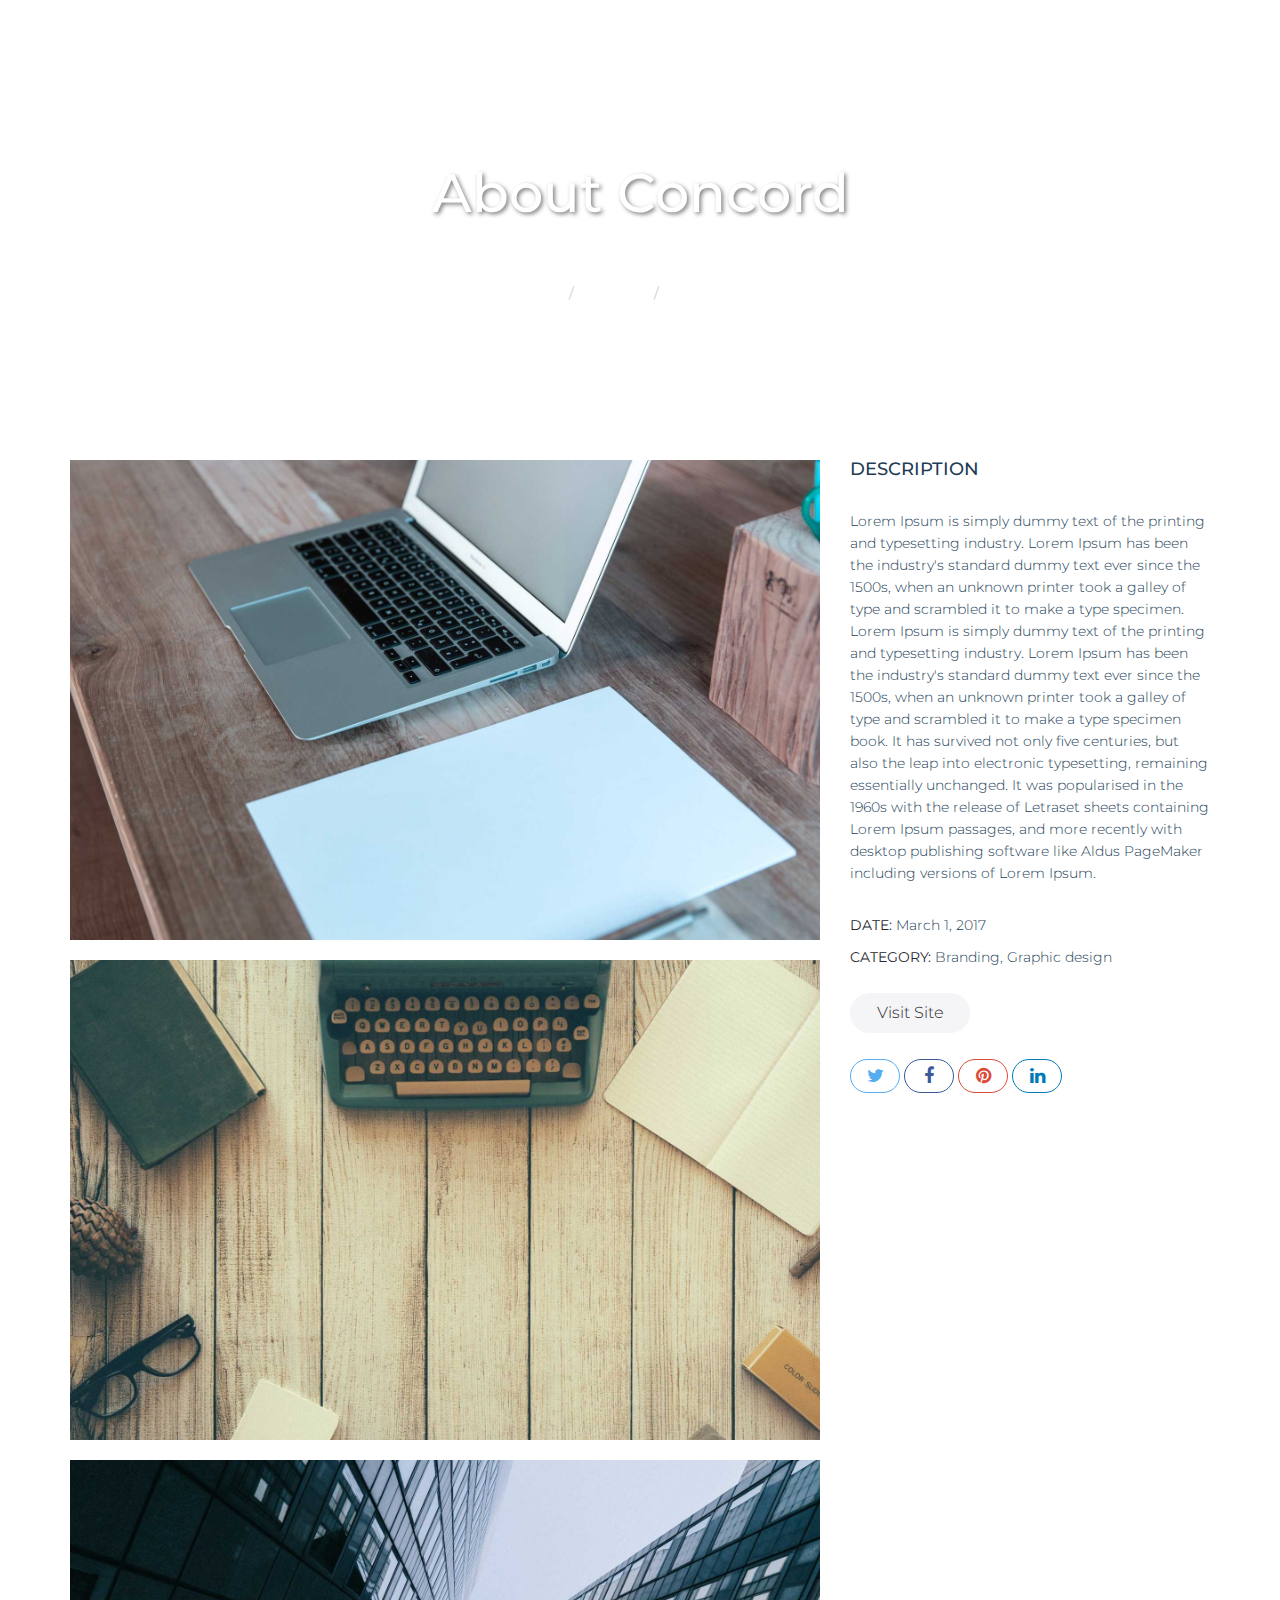
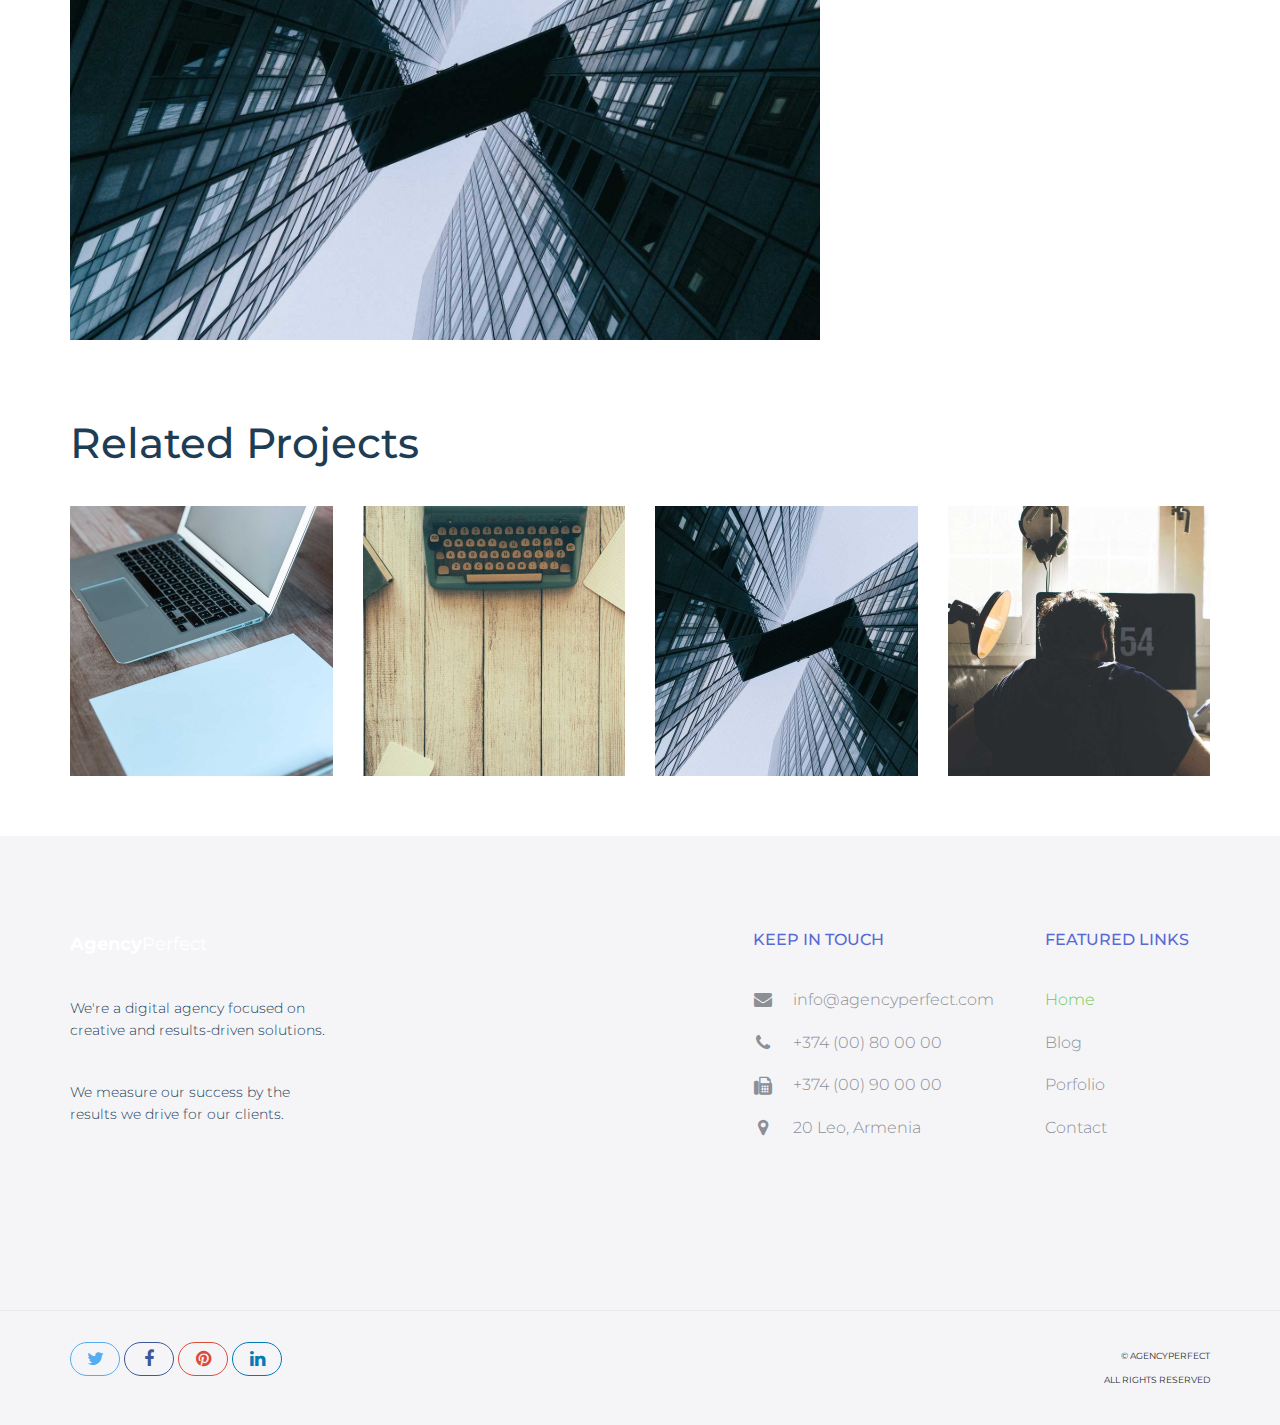
==== aboutConcord.html @ b87af7c6 "project Updated" ====
<!DOCTYPE html>
<html lang="en">
<head>

    <!-- Basic Page Needs
    ================================================== -->
    <meta http-equiv="Content-Type" content="text/html; charset=utf-8">
    <meta http-equiv="X-UA-Compatible" content="IE=edge">

    <title>Explore Concord</title>

    <meta name="description" content="">
    <meta name="author" content="">
    <meta name="keywords" content="">

    <!-- Mobile Specific Metas
    ================================================== -->
    <meta name="viewport" content="width=device-width, minimum-scale=1.0, maximum-scale=1.0">
    <meta name="apple-mobile-web-app-capable" content="yes">

    <!-- Fonts -->
    <link href="https://fonts.googleapis.com/css?family=Montserrat:300,300i,400,600,700" rel="stylesheet">
    <link rel="stylesheet" href="http://cdnjs.cloudflare.com/ajax/libs/font-awesome/4.4.0/css/font-awesome.min.css">

    <!-- Favicon -->
    <link rel="icon" type="image/png"  href="/Images/Concord Logo.jpeg">

    <!-- Stylesheets
    ================================================== -->
    <!-- Bootstrap core CSS -->
    <link href="assets/css/bootstrap.min.css" rel="stylesheet">

    <!-- Custom styles for this template -->
    <link href="assets/css/style.css" rel="stylesheet">
    <link href="assets/css/responsive.css" rel="stylesheet">

    <!-- HTML5 shim and Respond.js IE8 support of HTML5 elements and media queries -->
    <!--[if lt IE 9]>
    <script src="https://oss.maxcdn.com/libs/html5shiv/3.7.0/html5shiv.js"></script>
    <script src="https://oss.maxcdn.com/libs/respond.js/1.4.2/respond.min.js"></script>
    <![endif]-->

</head>
<body>

    <header id="masthead" class="site-header site-header-white">
        <nav id="primary-navigation" class="site-navigation">
            <div class="container">

                <div class="navbar-header">
                   
                    <a href="index.html" class="site-title"><span>CONCORD </span> NE</a>

                </div><!-- /.navbar-header -->

                <div class="collapse navbar-collapse" id="agency-navbar-collapse">

                    <ul class="nav navbar-nav navbar-right">
                        <li><a href="index.html">Home</a></li>
                        <li><a href="Explore.html">Explore Concord</a></li>
                        <li><a href="news.html">Local News</a></li>
                        <li><a href="contact.html">Contact</a></li>
                    </ul>

                </div>

            </div>   
        </nav><!-- /.site-navigation -->
    </header><!-- /#mastheaed -->

    <div id="hero" class="hero overlay subpage-hero portfolio-hero">
        <div class="hero-content">
            <div class="hero-text"> 
                <h1>About Concord</h1>
                <ol class="breadcrumb">
                  <li class="breadcrumb-item"><a href="index.html">Home</a></li>
                  <li class="breadcrumb-item"><a href="portfolio.html">Portfolio</a></li>
                  <li class="breadcrumb-item active">Project name</li>
                </ol>
            </div><!-- /.hero-text -->
        </div><!-- /.hero-content -->
    </div><!-- /.hero -->

    <main id="main" class="site-main">

        <section class="site-section subpage-site-section section-project">

            <div class="container">
                <div class="row">
                    <div class="col-md-8">
                        <div class="project-img">
                            <img src="assets/img/portfolio-1.jpg" class="img-res" alt="">
                        </div><!-- /.project-img -->
                        <div class="project-img">
                            <img src="assets/img/portfolio-2.jpg" class="img-res" alt="">
                        </div><!-- /.project-img -->
                        <div class="project-img">
                            <img src="assets/img/portfolio-3.jpg" class="img-res" alt="">
                        </div><!-- /.project-img -->

                    </div>
                    <aside class="col-md-4">
                        <div class="project-info">
                            <h5>Description</h5>

                            <p class="project-description">Lorem Ipsum is simply dummy text of the printing and typesetting industry. Lorem Ipsum has been the industry's standard dummy text ever since the 1500s, when an unknown printer took a galley of type and scrambled it to make a type specimen. Lorem Ipsum is simply dummy text of the printing and typesetting industry. Lorem Ipsum has been the industry's standard dummy text ever since the 1500s, when an unknown printer took a galley of type and scrambled it to make a type specimen book. It has survived not only five centuries, but also the leap into electronic typesetting, remaining essentially unchanged. It was popularised in the 1960s with the release of Letraset sheets containing Lorem Ipsum passages, and more recently with desktop publishing software like Aldus PageMaker including versions of Lorem Ipsum.</p>

                            <div class="project-date-category">
                                <p><span>Date:</span> March 1, 2017</p>
                                <p><span>Category:</span> Branding, Graphic design</p>
                            </div><!-- /.project-cat -->

                            <a href="#" class="btn btn-gray">Visit Site</a>

                            <div class="social-links">
                                <a class="twitter-bg" href="#"><i class="fa fa-twitter"></i></a>
                                <a class="facebook-bg" href="#"><i class="fa fa-facebook"></i></a>
                                <a class="pinterest" href="#"><i class="fa fa-pinterest"></i></a>
                                <a class="linkedin-bg" href="#"><i class="fa fa-linkedin"></i></a>
                            </div><!-- /.social-links -->
                            
                        </div><!-- /.project-description -->
                    </aside>
                </div>
            </div>
            
        </section><!-- /.section-project -->

        <section class="site-section subpage-site-section section-related-projects">
            <div class="container">
                <div class="text-left">
                    <h2>Related Projects</h2>
                </div>
                <div class="row">
                    <div class="col-lg-3 col-md-4 col-xs-6">
                        <div class="portfolio-item">
                            <img src="assets/img/portfolio-1.jpg" class="img-res" alt="">
                            <h4 class="portfolio-item-title">Portfolio item</h4>
                            <a href="aboutConcord.html"><i class="fa fa-arrow-right" aria-hidden="true"></i></a>
                        </div><!-- /.portfolio-item -->
                    </div>
                    <div class="col-lg-3 col-md-4 col-xs-6">
                        <div class="portfolio-item">
                            <img src="assets/img/portfolio-2.jpg" class="img-res" alt="">
                            <h4 class="portfolio-item-title">Portfolio item</h4>
                            <a href="aboutConcord.html"><i class="fa fa-arrow-right" aria-hidden="true"></i></a>
                        </div><!-- /.portfolio-item -->
                    </div>
                    <div class="col-lg-3 col-md-4 col-xs-6">
                        <div class="portfolio-item">
                            <img src="assets/img/portfolio-3.jpg" class="img-res" alt="">
                            <h4 class="portfolio-item-title">Portfolio item</h4>
                            <a href="aboutConcord.html"><i class="fa fa-arrow-right" aria-hidden="true"></i></a>
                        </div><!-- /.portfolio-item -->
                    </div>
                    <div class="col-lg-3 col-md-4 col-xs-6">
                        <div class="portfolio-item">
                            <img src="assets/img/portfolio-4.jpg" class="img-res" alt="">
                            <h4 class="portfolio-item-title">Portfolio item</h4>
                            <a href="aboutConcord.html"><i class="fa fa-arrow-right" aria-hidden="true"></i></a>
                        </div><!-- /.portfolio-item -->
                    </div>
                </div>
            </div>
        </section><!-- /.section-portfolio -->

    </main><!-- /#main -->

    <footer id="colophon" class="site-footer">
        <div class="container">
            <div class="row">
                <div class="col-md-3 col-sm-4 col-xs-6">
                    <a class="site-title"><span>Agency</span>Perfect</a>
                    <p>We're a digital agency focused on creative and results-driven solutions.</p>
                    <p>We measure our success by the results we drive for our clients.</p>
                </div>
                <div class="col-lg-offset-4 col-md-3 col-sm-4 col-md-offset-2 col-sm-offset-0 col-xs-6 ">
                    <h3>Keep in touch</h3>
                    <ul class="list-unstyled contact-links">
                        <li><i class="fa fa-envelope" aria-hidden="true"></i><a href="mailto:info@agencyperfect.com">info@agencyperfect.com</a></li>
                        <li><i class="fa fa-phone" aria-hidden="true"></i><a href="tel:+37400800000">+374 (00) 80 00 00 </a></li>
                        <li><i class="fa fa-fax" aria-hidden="true"></i><a href="+37400900000">+374 (00) 90 00 00</a></li>
                        <li><i class="fa fa-map-marker" aria-hidden="true"></i><p>20 Leo, Armenia</p></li>
                    </ul>
                </div>
                <div class="clearfix visible-xs"></div>
                <div class="col-lg-2 col-md-3 col-sm-4 col-xs-6">
                    <h3>Featured links</h3>
                    <ul class="list-unstyled">
                        <li class="active"><a href="index.html">Home</a></li>
                        <li><a href="blog.html">Blog</a></li>
                        <li><a href="portfolio.html">Porfolio</a></li>
                        <li><a href="contact.html">Contact</a></li>
                    </ul>
                </div>
            </div>
        </div>
        <div class="copyright">
            <div class="container">
                <div class="row">
                    <div class="col-xs-8">
                        <div class="social-links">
                            <a class="twitter-bg" href="#"><i class="fa fa-twitter"></i></a>
                            <a class="facebook-bg" href="#"><i class="fa fa-facebook"></i></a>
                            <a class="pinterest" href="#"><i class="fa fa-pinterest"></i></a>
                            <a class="linkedin-bg" href="#"><i class="fa fa-linkedin"></i></a>
                        </div><!-- /.social-links -->
                    </div>
                    <div class="col-xs-4">
                        <div class="text-right">
                            <p>&copy; AgencyPerfect</p>
                            <p>All Rights Reserved</p>
                        </div>
                    </div>
                </div>
            </div>
        </div><!-- /.copyright -->
    </footer><!-- /#footer -->



    <!-- Bootstrap core JavaScript
    ================================================== -->
    <!-- Placed at the end of the document so the pages load faster -->
    <script src="https://ajax.googleapis.com/ajax/libs/jquery/3.1.1/jquery.min.js"></script>
    <script src="assets/js/bootstrap.min.js"></script>
    <script src="assets/js/bootstrap-select.min.js"></script>
    <script src="assets/js/jquery.slicknav.min.js"></script>
    <script src="assets/js/jquery.countTo.min.js"></script>
    <script src="assets/js/jquery.shuffle.min.js"></script>
    <script src="assets/js/script.js"></script>
  
</body>
</html>
---- assets/css/style.css ----
/*
 * Theme Name: 
 * Theme URI: 
 * Author: Milan Savov, Nikola Kostov
 * Author URI/Mail: milan.savov@gmail.com, nikolakostov1991@gmail.com
 * Version: 1.0
 * */

 /* TABLE OF CONTENT 
*
* - CUSTOM RESETS
    - Buttons
    - Forms
* - LAYOUT
* - HEADER 
    - Site Logo
    - Navigation
* - HERO (BANNER)
* - HOMEPAGE SECTIONS
    - Features 
    - Services
    - Map Feature 
    - Portfolio
    - Newsletter 
* - FOOTER
* - PAGES
    - PORTFOLIO
    - PORTFOLIO ITEM
    - BLOG
    - BLOG POST
    - CONTACT
*
*/


/* CUSTOM RESETS
================================================== */
a {
    transition: all 0.25s ease-in-out;
    -moz-transition: all 0.25s ease-in-out;
    -webkit-transition: all 0.25s ease-in-out;
    -o-transition: all 0.25s ease-in-out;
    -ms-transition: all 0.25s ease-in-out;
    cursor: pointer;
    color: #9fa3a7;
}

a:focus,
a:hover {
    color: ##877054;
    outline: 0 none;
    text-decoration: none;
}

p {
    margin-bottom: 0;
    font-size: 14px;
    font-weight: 300;
    color: #1c3e57;
    line-height: 22px;
}

h1 {
    font-size: 54px;
    color: #ebebeb;
}

h2 {
    font-size: 42px;

}

h3 {
    color: #5969d4;
}

h2,h4,h5 {
    color: #1e3d55;
}

p + p {
    margin-top: 40px;
}

/* Buttons */
.btn {
    line-height: 50px;
    min-width: 200px;
    font-size: 16px;
    font-weight: 300;
    border: 0;
    border-radius: 50px;
    color: #fff;
    background-color: #fff;
    padding: 0;
    transition: color 0.25s ease-in-out, background-color 0.25s ease-in-out;
    -moz-transition: color 0.25s ease-in-out, background-color 0.25s ease-in-out;
    -webkit-transition: color 0.25s ease-in-out, background-color 0.25s ease-in-out;
    -o-transition: color 0.25s ease-in-out, background-color 0.25s ease-in-out;
    -ms-transition: color 0.25s ease-in-out, background-color 0.25s ease-in-out;
}

.btn-border {
    border: 1px solid #efefef;
}

.btn-fill {
    background-color: #5a49af;
    color: #fff;
}

.btn-gray {
    background-color: #f5f5f8;
    color: #26272d;
}

.btn-green {
    background-color: #6fc754;
    color: #fff;  
}

.btn:hover,
button.btn:hover,
.btn:focus,
button.btn:focus {
    background-color: #26272d;
    color: #fff;
}

.btn-gray:hover,
.btn-gray:focus {
    background-color: #6fc754;
    color: #fff;    
}

/* 
 * Forms 
 */
/* Input fields */
.form-group {
    position: relative;
    margin: 0 auto;
    width: 100%;
}

.form-control {
    border-radius: 25px;
    height: 50px;
    padding: 15px 20px;
    border-color: #f5f5f8;
}

.form-control + .form-control {
    margin-top: 10px;
}

.form-control:focus {
    background-color: #f5f5f8;
    border-color: #f5f5f8;
    box-shadow: none;
    outline: none;
}

.form-group .btn {
    position: absolute;
    top: 5px;
    right: 5px;
    line-height: 40px;
    min-width: 60px;
    font-size: 16px;
    border-radius: 25px;
}

.form-control-comment {
    height: 100px;
    resize: none;
}

.search-form .form-group .form-control {
    padding-right: 80px;
}

/* ELEMENTS
================================================== */
/* Checkbox fields */
input[type=checkbox],
input[type=radio] {
    position: absolute;
    visibility: hidden;
    height: auto;
    margin-top: 0;
}

.checkbox {
    margin: 0;
} 

.checkbox + .checkbox,
.radio-btn + .radio-btn {
    margin-top: 15px;
}

.checkbox [type="checkbox"]:not(:checked) + label,
.checkbox [type="checkbox"]:checked + label {
    position: relative;
    padding-left: 30px;
    cursor: pointer;
}

.checkbox [type="checkbox"]:not(:checked) + label:before,
.checkbox [type="checkbox"]:checked + label:before {
    content: '';
    position: absolute;
    left:0; 
    width: 20px; 
    height: 20px;
    background-color: #fff;
    border: 1px solid #f5f5f8;
    border-radius: 3px;
    box-shadow: none;
    transition: border-color .2s;
    -webkit-transition: border-color .2s;
    -ms-transition: border-color .2s;
    -o-transition: border-color .2s;
    -ms-transition: border-color .2s;
}

.checkbox [type="checkbox"]:not(:checked) + label:after,
.checkbox [type="checkbox"]:checked + label:after {
    content: '\f00c';
    font-family: 'FontAwesome';
    position: absolute;
    top: 50%;
    left: 0;
    text-align: center;
    font-size: 15px;
    height: 20px;
    width: 20px;
    border-radius: 3px;
    color: #fff;
    background-color: #6fc754;
    transform: translateY(-50%);
    -webkit-transform: translateY(-50%);
    -ms-transform: translateY(-50%);
    -o-transform: translateY(-50%);
    -ms-transform: translateY(-50%);
      transition: opacity .2s;
    -webkit-transition: opacity .2s;
    -ms-transition: opacity .2s;
    -o-transition: opacity .2s;
    -ms-transition: opacity .2s;
}

.checkbox [type="checkbox"]:not(:checked) + label:after {
    opacity: 0;
}

.checkbox [type="checkbox"]:checked + label:after {
    opacity: 1;
}

.checkbox [type="checkbox"]:disabled:not(:checked) + label:before,
.checkbox [type="checkbox"]:disabled:checked + label:before {
    box-shadow: none;
    border-color: #bbb;
    background-color: #ddd;
}

.checkbox [type="checkbox"]:disabled:checked + label:after {
    color: #999;
}
.checkbox [type="checkbox"]:disabled + label {
    color: #aaa;
}

.checkbox [type="checkbox"]:checked:focus + label:before,
.checkbox [type="checkbox"]:not(:checked):focus + label:before {
    border: 1px dotted #6fc754;
}

.checkbox [type="checkbox"]:not(:checked) + label:hover:before,
.checkbox [type="checkbox"]:checked + label:hover:before {
    border: 1px solid #6fc754;
}

/* Radiobutton fields */
.radio-btn label {
    font-weight: 400;
}

.radio-btn [type="radio"]:not(:checked) + label,
.radio-btn [type="radio"]:checked + label {
    position: relative;
    padding-left: 30px;
    cursor: pointer;
    margin-bottom: 0;
}

.radio-btn [type="radio"]:not(:checked) + label:before,
.radio-btn [type="radio"]:checked + label:before {
    content: '';
    position: absolute;
    left:0; 
    top: 50%;
    width: 20px;
    height: 20px;
    background-color: #fff;
    border: 1px solid #f5f5f8;
    border-radius: 50px;
    box-shadow: none;
    transform: translateY(-50%);
    -webkit-transform: translateY(-50%);
    -ms-transform: translateY(-50%);
    -o-transform: translateY(-50%);
    -ms-transform: translateY(-50%);
    transition: border-color .2s;
    -webkit-transition: border-color .2s;
    -ms-transition: border-color .2s;
    -o-transition: border-color .2s;
    -ms-transition: border-color .2s;
}

.radio-btn [type="radio"]:not(:checked) + label:after,
.radio-btn [type="radio"]:checked + label:after {
    content: '';
    position: absolute;
    width: 12px;
    height: 12px;
    top: 50%;
    left: 4px;
    background-color: #6fc754;
    border-radius: 50px;
    transform: translateY(-50%);
    -webkit-transform: translateY(-50%);
    -ms-transform: translateY(-50%);
    -o-transform: translateY(-50%);
    -ms-transform: translateY(-50%);
    transition: opacity .2s;
    -webkit-transition: opacity .2s;
    -ms-transition: opacity .2s;
    -o-transition: opacity .2s;
    -ms-transition: opacity .2s;
}

.radio-btn [type="radio"]:not(:checked) + label:after {
    opacity: 0;
}
.radio-btn [type="radio"]:checked + label:after {
    opacity: 1;
}

.radio-btn [type="radio"]:disabled:not(:checked) + label:before,
.radio-btn [type="radio"]:disabled:checked + label:before {
    box-shadow: none;
    border-color: #bbb;
    background-color: #ddd;
}

.radio-btn [type="radio"]:disabled:checked + label:after {
    color: #999;
}

.radio-btn [type="radio"]:disabled + label {
    color: #aaa;
}

.radio-btn [type="radio"]:checked:focus + label:before,
.radio-btn [type="radio"]:not(:checked):focus + label:before {
    border: 1px dotted #6fc754;
}

.radio-btn [type="radio"]:checked + label:hover:before,
.radio-btn [type="radio"]:not(:checked) + label:hover:before {
    border: 1px solid #6fc754;
}

/* Selectpicker */
select {
    position: absolute !important;
    bottom: 0;
    left: 50%;
    display: block !important;
    width: .5px !important;
    height: 100% !important;
    padding: 0 !important;
    opacity: 0 !important;
    border: none;
}

.bootstrap-select .btn {
    border: 1px solid #26272d;
    border-radius: 10px;
}

.bootstrap-select span.pull-left {
    padding-left: 10px;
}

.bootstrap-select.btn-group .dropdown-menu.inner {
    position: static; *
    float: none;
    border: 0;
    padding: 0;
    margin: 0;
    border-radius: 0;
    -webkit-box-shadow: none;
    box-shadow: none;
}

.bootstrap-select.open .dropdown-menu {
    display: block;
    border: 1px solid #26272d; 
    border-radius: 10px;
}

.bootstrap-select.btn-group .dropdown-menu {
    padding: 5px 0;
    min-width: 100%;
    overflow: hidden;
    -webkit-box-sizing: border-box;
    -moz-box-sizing: border-box;
    box-sizing: border-box;
    z-index: 9999;
}

.bootstrap-select .dropdown-menu {
    display: none;
    visibility: visible;
    opacity: 1;
    padding: 0;
}

.bootstrap-select .bs-caret {
    float: right;
    padding-right: 10px;
}

.bootstrap-select .bs-caret .caret {
    border-top: 6px dashed;
    border-top: 6px solid\9;
    border-right: 6px solid transparent;
    border-left: 6px solid transparent;   
}

.bootstrap-select .selected {
    color: #6fc754;
}

.bootstrap-select .check-mark {
    display: none;
}

/*  Tabs  */
.tab-style {
    border-bottom: none;
}

.tab-style + .tab-content {
    padding: 15px;
    border: 1px solid #26272d;
    border-bottom-left-radius: 10px;
    border-bottom-right-radius: 10px;
    border-top-right-radius: 10px;
}

.nav-tabs.tab-style > li.active > a,
.nav-tabs.tab-style > li > a:hover {
    border: 1px solid #6fc754;
    background-color: #6fc754;
    color: #fff;
}

.nav-tabs.tab-style > li > a {
    position: relative;
    color: #26272d;
    margin-right: 0;
    border: 1px solid #26272d;
    border-top-left-radius: 10px;
    border-top-right-radius: 10px;
}

.nav-tabs.tab-style > li + li {
    margin-left: 10px;
}

/* Accordion */
.accordion.panel-group {
    margin-bottom: 0;
}

.accordion.panel-group .panel + .panel {
    margin-top: 0;
}

.accordion .panel {
    border: 0;
    box-shadow: none;
    border: 1px solid #26272d;
    border-bottom: 0;
    border-radius: 0;
}

.accordion .panel:first-child,
.accordion .panel:first-child .panel-heading a {
    border-top-right-radius:10px;
    border-top-left-radius:10px;
}

.accordion .panel:last-child {
    border-bottom-right-radius:10px;
    border-bottom-left-radius:10px;
    border-bottom: 1px solid #26272d;
}

.accordion .panel:last-child .panel-heading a.collapsed {
    border-bottom-right-radius:10px;
    border-bottom-left-radius:10px;
}

.accordion .collapsed {
    height: auto;
}

.accordion .panel-heading {
    background-color: transparent;
    padding: 0;
}

.accordion .panel-heading a {
    display: inline-block;
    position: relative;
    width: 100%;
    padding: 10px 40px 10px 15px;
}

.accordion .panel-heading a.collapsed {
    background-color: transparent;
    color: #26272d;
}

.accordion .panel-heading a.collapsed:hover,
.accordion.accordion-gray .panel-heading a.collapsed:hover,
.accordion .panel-heading a {
    background-color: #6fc754;   
    color: #fff; 
}

.accordion .panel-heading a.collapsed::after {
    content: "\f107";
}

.accordion .panel-heading a::after {
    font-family: "FontAwesome";
    content: "\f106";
    position: absolute;
    top: 50%;
    right: 15px;
    transform: translateY(-50%);
    -moz-transform: translateY(-50%);
    -o-transform: translateY(-50%);
    -ms-transform: translateY(-50%);
    -webkit-transform: translateY(-50%);
}

.panel-group .panel-heading+.panel-collapse>.list-group, 
.panel-group .panel-heading+.panel-collapse>.panel-body {
    border: none;
}

/* Pagination */
.pagination {
  margin: 0;
  vertical-align: middle;
}

.pagination > li > a {
  border: none;
  color: #292a2c;
  background-color: #f5f5f8;
  padding: 10px 15px;
  border-radius: 10px;
  font-size: 12px;
}

.pagination > li + li > a {
  margin-left: 5px;
}

.pagination > li.active > a,
.pagination > li > a:hover,
.pagination > li.active > a:hover {
  background-color: #6fc754;
  color: #fff;
}

.pagination > li:first-child > a {
  border-top-left-radius: 10px;
  border-bottom-left-radius: 10px;
}

.pagination > li:last-child > a {
  border-top-right-radius: 10px;
  border-bottom-right-radius: 10px;
}

.pagination > li.more > a {
  margin-left: 0;
  padding: 10px 5px;
  pointer-events: none;
  background-color: transparent;
}

.pagination > li.more + li > a {
  margin-left: 0;
}

/* LAYOUT
================================================== */
html, body {
    width: 100%;
    height: 100%;
    margin: 0;
    padding: 0;
    font-family: 'Montserrat', sans-serif;
    color: #26272d;
}

.img-res {
    display: block;
    width: 100vw;
    height: 100vh;
    max-width: 100%;
    max-height: 100%;
    object-fit: cover;
}

/* Background colors */
.gray-bg {
    background-color: #f5f5f8;
}

/* Margin and padding resets */
.mb-10 {margin-bottom: 10px;}
.mt-20 {margin-top: 20px;}
.mt-50 {margin-top: 50px;}

/* HEADER
================================================== */
.site-header {
    position: absolute;
    padding: 50px 0 0;
    background-color: transparent;
    width: 100%;
    z-index: 3;
}

/* Site-logo */
.site-title {
    font-size: 18px;
    line-height: 26px;
    color: #ffffff;
}


.site-title:hover {
    color: #26272d;   
}

.site-title span {
    font-weight: 700;
}

.site-title a:hover {
    color: #fff;
}

/* Navigation */
.navbar-collapse {
    text-align: center;
}

.navbar-nav {
    float: none;
    display: inline-block;
}

.navbar-nav > li > a, 
.slicknav_nav > li > a {
    padding: 0;
    font-size: 16px;
    position: relative;
    color: #ffffff;
    line-height: 26px;
}

.site-header-white .navbar-nav > li > a,
.site-header-white .site-title {
    color: #fff;
}

.navbar-nav > li > a i {
    margin-left: 5px;
}

.navbar-nav > li + li {
    margin-left: 30px;
}

.nav .open > a, 
.nav .open > a:focus, 
.nav .open > a:hover,
.navbar-nav > li > a:hover,
.navbar-nav > li > a:focus,
.navbar-nav > li.active > a,
.navbar-collapse li a:hover,
.dropdown.open > a, 
.site-header-white .dropdown.open > a,
.dropdown-menu a:hover, 
.dropdown:hover > a, 
.dropdown-menu>li>a:focus,
.dropdown-menu li a:hover,
.slicknav_nav > li.active a,
.slicknav_open .slicknav_arrow,
.slicknav_nav > li a:hover {
    background-color: transparent;
    color: #d2f608;
    text-shadow: 2px 2px 4px rgb(0 0 0 / 50%);
}

.navbar-toggle {
    border-color: #fff;
    margin: 0 15px 0 0;
    position: relative;
    top: -1px;
}

.navbar-toggle:hover,
.navbar-toggle[aria-expanded=true] {
    background-color: #fff;
    border-color: #000;
    cursor: pointer;
}

.navbar-toggle:hover .icon-bar,
.navbar-toggle[aria-expanded=true] .icon-bar {
    background-color: #000;
}

.navbar-toggle  .icon-bar {
    background-color: #fff;
}

.navbar-nav .dropdown-menu {
    display: block;
    opacity: 0;
    visibility: hidden;
    border-radius: 0;
    min-width: 130px;
    border: 0;
    border-top: 5px solid #6fc754;
    top: 140%;
    transition: all 0.4s;
    -moz-transition: all 0.4s;
    -webkit-transition: all 0.4s;
    -o-transition: all 0.4s;
    -ms-transition: all 0.4s;
}

.navbar-nav li a:hover + .dropdown-menu,
.navbar-nav .dropdown-menu:hover {
    opacity: 1;
    visibility: visible;
    top: 100%;
    transition-delay: 0s;
}

.dropdown-menu li a {
    padding: 5px 15px;
    position: relative;
    left: 0;
}

.dropdown-menu li a:hover {
    left: 15px;
}

/* HERO
================================================== */
.hero { 
    background: url(/Images/Background.png) no-repeat center / cover; 
    height: 100%;
    width: 100%;
    display: table;
    position: relative;
}

.overlay:before {
    opacity: 0;
    content: '';
    background-color: rgba(255,255,255,0.5);
    height: 100%;
    width: 100%;
    position: absolute;
    top: 0;
    left: 0;
    z-index: 0;
}

.hero-content {
    display: table-cell;
    vertical-align: middle;
    padding-top: 75px;
}

.hero-text {
    max-width: 890px;
    width: 100%;
    margin: 0 auto;
    padding: 0 15px;
    text-align: center;
}

.hero-text h1 {
    position: relative;
    margin: 0;
    text-shadow:2px 2px 4px rgb(0 0 0 / 50%);
}

.hero-text p {
    position: relative;
    margin: 10px 0 30px;
    font-size: 20px;
    color: #fcfcfc;
}

.hero-text .btn {
    position: relative;
    background-color: transparent;
}

.hero-text .btn:hover {
    background-color: #26272d;
    color: #fff;
}

.hero .breadcrumb {
    padding-top: 60px;
    margin-bottom: 0;
}

/* .hero .breadcrumb:before {
    content: '';
    display: block;
    position: absolute;
    left: 50%;
    bottom: 45px;
    height: 12px;
    width: 80px;
    border-top: 5px solid #fff;
    border-bottom: 3px solid #fff;
    transform: translateX(-50%);
    -moz-transform: translateX(-50%);
    -webkit-transform: translateX(-50%);
    -o-transform: translateX(-50%);
    -ms-transform: translateX(-50%);
} */

.subpage-hero {
    height: 400px;
}

.subpage-hero.overlay:before {
    background-color: rgba(38,39,45,0.5);
}

.subpage-hero .hero-content,
.subpage-hero .hero-content h1,
.subpage-hero a  {
    color: #fff;
}

.subpage-hero a:hover {
    color: #6fc754;
}

.portfolio-hero {
    background: url(/Images/Concord-1733.jpg) no-repeat center / cover;     
}

.blog-hero {
    background: url(/Images/NewsBKG.jpg) no-repeat center / cover;     
}

.contact-hero {
    background: url(/Images/COURTHOUSE.png) no-repeat center / cover; 

}

/* MAP and Little About
================================================== */
/* site-section */
.site-section {
   padding: 100px 0 140px;
   background-color: #ffffff;
}

.subheading-text {
    font-size: 20px;
    font-style: italic;
}

.heading-separator {
    position: relative;
    margin: 0;
    padding-bottom: 70px;
}

.heading-separator:after {
    content: "";
    position: absolute;
    bottom: 25px;
    left: 0;
    right: 0;
    height: 2px;
    width: 50px;
    margin: 0 auto;
    background-color: #917958;
}

/* Section: Features */
.section-features h2 {
    padding-bottom: 40px;
    font-size: 30px;
}

.section-features img {
    top: -60px;
    position: absolute;
    right: 15px;
    height: 380px;
}

/* Section: Services */
.section-services .subheading-text {
    margin-bottom: 90px;
}

.section-services .col-md-3:nth-child(n+5) .service {
    margin-top: 60px;
}

.service {
    min-height: 250px;
}

.service-title {
    margin: 35px 0 25px;
    font-size: 13px;
    text-transform: uppercase;
}

.service-info {
    font-size: 13px; 
}

/* ======================================== */
.iwantto {
    list-style: none;
    display: contents;
}

/* Section: Map Feature */
.section-map-feature {
    padding-top: 250px;
    background: #071021 url(/Images/MAPCONCORD.png) no-repeat top center / cover; 
}

.section-map-feature h2 {
    padding-bottom: 30px;
    margin: 0;
}

.section-map-feature h2,
.section-map-feature p {
    color: #5a49af;
    text-shadow: 2px 2px 4px rgb(0 0 0 / 50%);
    
}

.section-map-feature .btn {
    margin: 80px 0 215px;
}

.counter {
    margin-bottom: 30px;
    font-size: 40px;
    font-weight: 300;
    line-height: 1;
}

.counter-item h3 {
    margin: 0;
    font-size: 16px;
    color: #0960d7;
}

/* Section: Portfolio */
.portfolio-item {
    margin-top: 30px;
}

.portfolio-item {
    height: 270px;
    position: relative;
}

.portfolio-item:before {
    content: "";
    position: absolute;
    left: 0;
    top: 0;
    right: 100%;
    bottom: 0;
    background-color: #f5f5f8;
    transition: right 0.25s ease-in-out;
    -moz-transition: right 0.25s ease-in-out;
    -webkit-transition: right 0.25s ease-in-out;
    -o-transition: right 0.25s ease-in-out;
    -ms-transition: right 0.25s ease-in-out;
}

.portfolio-item:hover:before {
    right: 25%;
}

.portfolio-item-title,
.portfolio-item a {
    position: absolute;
    left: 0px;
    margin: 0;
    font-size: 16px;
    opacity: 0;
}

.portfolio-item-title {
    width: 150px; 
    top: 15px;  
    transition: left 0.25s ease-in-out, opacity 0.25s ease-in-out;
    -moz-transition: left 0.25s ease-in-out, opacity 0.25s ease-in-out;
    -webkit-transition: left 0.25s ease-in-out, opacity 0.25s ease-in-out;
    -o-transition: left 0.25s ease-in-out, opacity 0.25s ease-in-out;
    -ms-transition: left 0.25s ease-in-out, opacity 0.25s ease-in-out;
}

.portfolio-item:hover .portfolio-item-title {
    left: 15px;
    opacity: 1;
}

.portfolio-item a {
    bottom: 15px;
    color: #26272d;
    padding: 5px 12px;
    border: 1px solid #26272d;
    border-radius: 50px;
}

.portfolio-item:hover a {
    left: 55%;
    opacity: 1;
}

.portfolio-item a:hover {
    background-color: #26272d;
    color: #fff;
}

.portfolio-item a i {
    width: 16px;
    text-align: center;
}

/* Section: Newsletter */
.section-newsletter h2 {
    padding-bottom: 30px;
    margin: 0;
}

.newsletter-group {
    max-width: 550px;
}

.newsletter-group .form-control {
    padding-right: 125px;
}

.newsletter-group .btn {
    min-width: 120px;
}

/* FOOTER
================================================== */
.site-footer {
    background-color: #f5f5f8;
    padding-top: 95px;
}

.site-footer .site-title {
    display: inline-block;
    margin-bottom: 40px;
}

.site-footer h3 {
    font-size: 16px;
    text-transform: uppercase;
    margin:0 0 40px;
}

.site-footer > .container {
    padding-bottom: 170px;
}

.site-footer .list-unstyled li + li {
    margin-top: 20px;
}

.contact-links li {
    position: relative;
}

.contact-links li i {
    position: absolute;
    top: 50%;
    width: 20px;
    text-align: center;
    font-size: 18px;
    color: #8c8f94;
    transform: translateY(-50%);
    -moz-transform: translateY(-50%);
    -webkit-transform: translateY(-50%);
    -o-transform: translateY(-50%);
    -ms-transform: translateY(-50%);
}

.contact-links li a,
.contact-links li p {
    margin-left: 40px;
}

.list-unstyled {
    margin-bottom: 0;
}

.list-unstyled li a,
.list-unstyled li p {
    font-size: 16px;
    color: #8c8f94;
    font-weight: 300;
}

.list-unstyled li a:hover,
.list-unstyled li.active a {
    color: #6fc754;
}

/* Copyright */
.copyright {
    padding: 30px 0;
    border-top: 1px solid rgba(38, 41, 44, 0.05);
}

.social-links a {
    line-height: 36px;
    padding: 5px 15px;
    font-size: 18px;
    border: 1px solid;
    border-radius: 50px;
}

.social-links a:hover {
    color: #fff;
}

.social-links a i {
    width: 18px;
    text-align: center;
}

a.twitter-bg {
    color: #55acee;
    border-color: #55acee; 
}

a.twitter-bg:hover {
    background-color: #55acee;
}

a.facebook-bg {
  color: #3b5998;
  border-color: #3b5998;
}

a.facebook-bg:hover{
  background-color: #3b5998;
}

a.pinterest {
  color: #dd4b39;
  border-color: #dd4b39;
} 

a.pinterest:hover{
  background-color: #dd4b39;
} 

a.linkedin-bg {
  color: #007bb5;
  border-color: #007bb5;
}

a.linkedin-bg:hover {
  background-color: #007bb5;
}

.copyright .text-right {
    padding: 4px 0;
}

.copyright p {
    font-size: 9px;
    font-weight: 400;
    text-transform: uppercase;
    color: #26272d;
}

.copyright p + p {
    margin-top: 2px;
}

/* PAGES
================================================== */
.subpage-site-section {
    padding: 60px 0;
}

.breadcrumb {
    background-color: transparent;
    position: relative;
}

.breadcrumb .active {
    color: #fff;
}

/* 
 * Portfolio
 */
.portfolio-sorting li:nth-child(-n+3){
    margin-bottom: 5px;
}

.portfolio-sorting li a {
    line-height: 40px;
    min-width: 120px;
    font-size: 16px;
}

.portfolio-sorting li .active {
    background-color: #6fc754;
    color: #fff;  
    box-shadow: none;   
}

#grid {
    margin-top: 25px;
}

#grid .col-md-4 {
    display: none;
}

#loadMore {
    margin-top: 30px;
}

#loadMore.disabled {
    background-color: #eee;
    color: #000;
    opacity: 0.3;
}

/* 
 * Portfolio-item
 */
.project-img {
    height: 480px;
}

.project-img + .project-img  {
    margin-top: 20px;
}

.project-info h5 {
    font-size: 18px;
    text-transform: uppercase;
    margin: 0;
}

.project-description,
.project-date-category {
    margin: 30px 0 0;
}

.project-date-category p + p {
    margin-top: 10px;
}

.project-date-category p span {
    font-size: 14px;
    text-transform: uppercase; 
    color: #26272d;
    font-weight: 400;
}

.project-info .btn {
    margin-top: 25px;
    line-height: 40px;
    min-width: 120px;
}

.project-info .social-links {
    margin-top: 25px;
}

.section-related-projects {
    padding-top: 0;
}

/* 
 * Blog
 */
.blog-post + .blog-post {
    margin-top: 60px;
}

.blog-post img {
    height: 480px;
}

.post-content,
.post-content .text-right,
.post-meta {
    margin-top: 25px;
}

.blog-post .post-title {
    padding: 0;
    margin: 0;
    font-size: 18px;
    font-weight: 600;
    text-transform: uppercase;
}

.post-content p {
    margin: 25px 0 0;
}

.post-content .post-title a {
    color: #26292c;
}

.post-content a {
    color: #8c8f94;   
}

.post-content .read-more {
    position: relative;
    padding-right: 30px;
    text-transform: uppercase;
}

.post-content .read-more:after {
    content: '';
    display: block;
    background-color: #8c8f94;  
    width: 20px;
    height: 2px;
    position: absolute;
    right: 0;
    top: 8px;
    transition: background-color 0.25s ease-in-out;
    -moz-transition: background-color 0.25s ease-in-out;
    -webkit-transition: background-color 0.25s ease-in-out;
    -o-transition: background-color 0.25s ease-in-out;
    -ms-transition: background-color 0.25s ease-in-out;
}

.post-content .read-more:hover:after {
    background-color: #6fc754; 
}

.blog-post a:hover + .post-content .post-title a,
.post-content a:hover {
    color: #6fc754;
}

.post-meta {
    padding: 5px 0;
}

.post-meta span {
    padding: 6px 0;
}

.post-meta span + span {
    margin-left: 40px;
}

.post-meta span a {
    position: relative;
    padding: 6px 0 6px 40px;
}

.post-meta i,
.post-author img {
    position: absolute;
    left: 0;
    top: 0;
}

.post-author img {
    height: 30px;
    width: 30px;
}

.post-meta i {
    font-size: 30px;
}

.post-category i {
    top: 1px;
}

.section-blog .ui-pagination {
    margin-top: 60px;
}

/* 
 * Blog post
 */
/* Post Comments */
.post-comments {
    margin-top: 40px;
}

.post-comments h3,
.respond h3 {
    font-size: 16px;
    margin: 30px 0 15px;
    text-transform: uppercase;
}

.post-comment {
    padding-left: 70px;
    position: relative;
}

.post-comment + .post-comment,
.replied + .post-comment {
    margin-top: 30px;
}

.replied {
    margin: 20px 0 0 70px;
    padding-top: 20px;
    border-top: 1px solid rgba(38,41,44, 0.05)
}

.post-comment img {
    width: 70px;
    height: 70px;
    position: absolute;
    left: 0;
    top: 0;
}

.post-comment-content-details {
    background-color: #f5f5f8;
    padding: 10px 0 10px 20px;
}

.post-comment-content-details p {
    display: inline-block;
    color: #8c8f94;
}

.post-comment-content-details p + p {
    margin: 0 0 0 20px;
}

.post-comment-date i {
    margin-right: 5px;
    line-height: 18px;
}

.comment {
    padding: 15px 0 0 20px;
}

.comment + .comment {
    margin-top: 0px;
}

.comment-reply {
    margin-top: 5px;
}

/* Respond */
.respond .form-control + .btn {
    margin-top: 10px;
}

/* Sidebar */
.sidebar {
    padding-left: 30px;
}

.widget + .widget {
    margin-top: 60px;
}

.widget-title {
    font-size: 18px;
    margin: 0 0 30px;
    text-transform: uppercase;
    letter-spacing: 1px;   
}

.widget .list-unstyled a:hover {
    padding-left: 15px;
}

.widget .list-unstyled li + li {
    margin-top: 20px;
}

.widget-categories li a span {
    float: right;
}

.widget-tags .list-unstyled li + li {
    margin-top: 10px;
    padding-top: 10px;
    border-top: 1px solid rgba(38,41,44,0.05)
}


/* 
 * Contact
 */
/* Section: Contact-us */
.section-contact-us h2 {
    font-size: 18px;
    text-transform: uppercase;
    padding-bottom: 50px;
    letter-spacing: 1px;
}


.section-contact-us .form-group label,
.contact-info h3 {
    margin: 0 0 10px 20px;
    color: #26292c;
    font-size: 16px;
    font-weight: 300; 
}

.section-contact-us textarea {
    height: 130px;
}

.section-contact-us .btn {
    margin-top: 35px;
}

.contact-info {
    padding-left: 30px;
}

.contact-info h3 {
    margin-left: 0;
    color: #8c8f94;
}

.contact-info .list-unstyled li {
    font-size: 14px;
    font-weight: 300;
    color: #8c8f94;
}

.contact-info .list-unstyled + h3,
.contact-info a + h3 {
    margin-top: 30px;
}

.section-contact-us .row + .form-group,
.section-contact-us .form-group + .form-group {
    margin-top: 25px;
}

/* Section: map */
.section-map {
  height: 500px;
  width: 100%
}
---- assets/css/responsive.css ----
/*==========  Non-Mobile First Method  ==========*/

/* Large Devices, Wide Screens */
@media only screen and (max-width : 1199px) {
	/* CUSTOM RESETS */
	h1 {
		font-size: 52px;
	}

	/* HERO */
	.hero-text p {
		font-size: 18px;
		margin: 35px 0 25px;
		text-shadow: 2px 2px 4px rgb(0 0 0 / 50%);
		opacity: 150% !important;
	}

	/* SITEMAIN */
	/* Section: Map Feature */
	.section-map-feature {
	    padding-top: 200px;
	}

	.section-map-feature .btn {
		margin: 60px 0 165px;
	}
}

/* Medium Devices, Desktops */
@media only screen and (max-width : 991px) {
	/* CUSTOM RESETS */
	h1 {
		font-size: 42px;
	}

	h2 {
		font-size: 36px;
	}

	p + p {
		margin-top: 25px;
	}

	.accordion {
		margin-top: 30px;
	}

	/* Buttons */
	.btn {
		line-height: 40px;
		min-width: 170px;
	}

	/* HEADER */
	.site-header {
		padding-top: 40px;
	}

	/* HERO */
	.hero-content {
		padding-top: 65px;
	}

	.hero-text {
		max-width: 750px;
	}

	.hero-text p {
		font-size: 16px;
		margin: 25px 0 15px;
	}

	/* SITEMAIN */
	/* site-section */
	.site-section {
	   padding: 60px 0 100px;
	} 

	.heading-separator {
		padding-bottom: 50px
	}

	.heading-separator:after {
		bottom: 20px;
	}

	.subheading-text {
	    font-size: 18px;
	}

	/* Section: Features */
	.section-features h2 {
	    font-size: 26px;
	}

	/* Section: Services */
	.section-services .subheading-text {
	    margin-bottom: 60px;
	}

	.section-services .col-md-3:nth-child(n+3) .service {
	    margin-top: 30px;
	}

	.service-title {
		margin: 25px 0 10px;
	}

	/* Section: Map Feature */
	.section-map-feature {
	    padding-top: 150px;
	}

	.section-map-feature h2 {
		padding-bottom: 25px;
	}

	.section-map-feature .btn {
		margin: 45px 0 115px;
	}

	/* Section: Newsletter */
	.section-newsletter h2 {
		padding-bottom: 25px;
	}

	/* FOOTER */
	.site-footer {
		padding-top: 55px;
	}

	.site-footer > .container {
	    padding-bottom: 120px;
	}

	.site-footer h3,
	.site-footer .site-title {
		margin-bottom: 20px;
	}

	.site-footer .list-unstyled li + li {
		margin-top: 15px;
	}

	/* PAGES */
	/* 
	 * Portfolio-item
	 */
	.project-info h5 {
		margin-top: 25px;
	}

	/* 
	 * Blog
	 */
	/* Sidebar */
	.sidebar {
		margin-top: 40px;
		padding-left: 0;
	}
}

/* Small Devices, Tablets */
@media only screen and (max-width : 767px) {
	/* CUSTOM RESETS */
	h1 {
		font-size: 32px;
	}

	h2 {
		font-size: 28px;
	}

	p + p {
		margin-top: 15px;
	}

	/* Buttons */
	.btn {
		min-width: 140px;
		font-size: 14px;
	}
	
	/* Elements */
	/* Tabs */
	.nav-tabs > li {
		float: none;
	}

	.nav-tabs.tab-style > li + li {
		margin-left: 0;
	}

	.tab-style + .tab-content {
		border-top-right-radius: 0;
		border-top:0;
	}

	.nav-tabs.tab-style > li > a {
		margin: 1px 0;
	}

	.nav-tabs.tab-style > li:nth-child(-n+2) > a {
		border-bottom: 0;
	}

	.nav-tabs.tab-style > li:nth-child(n+2) > a {
		border-radius: 0;
	}

	/* Pagination */
	.pagination > li > a {
	    padding: 10px 10px;
	}

	/* HEADER */
	.site-header {
		padding-top: 20px;
	}
	
	.navbar-header .site-title {
		padding-left: 15px;
	}

	/* Navigation */
	.site-navigation {
		position: absolute;
	}

	.main-menu {
		display: none;
	}

	.slicknav_menu,
	.slicknav_item {
		position: relative;
		z-index: 9999;
	}

	.slicknav_btn {
		position: absolute;
		right: 0;
		margin: 0 15px 0 0;
		padding: 5px;
		z-index: 9999;
	}

	.act .slicknav_btn {
		height: 22px;
		position: fixed;
	}

	.slicknav_icon-bar {
		height: 2px;
		width: 22px;
		display: block;
		background-color: #ffffff;
		-webkit-transition: all 0.3s;
		-moz-transition: all 0.3s;
		-ms-transition: all 0.3s;
		-o-transition: all 0.3s;
		transition: all 0.3s;
	}

	.slicknav_icon-bar + .slicknav_icon-bar {
		margin-top: 4px;
	}

	.site-header-white .slicknav_icon-bar {
		background-color: #fff;
	}

	.site-header-white  .act .slicknav_icon-bar {
		background-color: #26272d;
	}

	.act .slicknav_icon-bar:first-child, 
	.act .slicknav_icon-bar:last-child  { 
		position: absolute;
		top: 10px;
		height: 3px;
	}

	.act .slicknav_icon-bar:first-child {
		-webkit-transform: rotate(45deg);
		-moz-transform: rotate(45deg);
		-ms-transform: rotate(45deg);
		-o-transform: rotate(45deg);
		transform: rotate(45deg);
	}

	.act .slicknav_icon-bar:last-child  {
		-webkit-transform: rotate(-45deg);
		-moz-transform: rotate(-45deg);
		-ms-transform: rotate(-45deg);
		-o-transform: rotate(-45deg);
		transform: rotate(-45deg);
	}

	.act .slicknav_icon-bar:nth-child(2) {
		opacity: 0;
	}

	.act .slicknav_icon-bar + .slicknav_icon-bar  {
  		margin-top: 0px;
	}

	.slicknav_nav {
		background-color: #f5f5f8;
		padding-left: 0;
		list-style: none;
		position: fixed;
		left: 0;
		top: 0;
		z-index: 100;
		height: 100%;
		width: 100%;
		overflow-y: scroll;
		text-align: center;
	}

	.act .slicknav_nav {
		-webkit-transform: scale(1);
		transform: scale(1);
	}

	.slicknav_nav > li:first-child {
		margin-top: 70px;
	}

	.slicknav_nav > li:last-child {
		margin-bottom: 60px;
	}

	.slicknav_nav > li {
		padding: 5px 0;
		-webkit-transition: all 400ms 510ms;
		transition: all 400ms 510ms;
		opacity: 0;
	}

	.slicknav_nav > li {
		-webkit-transform: translateY(50%);
		      transform: translateY(50%);
	}

	.act .slicknav_nav > li {
		opacity: 1;
		-webkit-transform: translateX(0);
		      transform: translateX(0);
	}

	.slicknav_nav > li a {
		display: inline-block;
		color: #26272d;
		font-size: 14px;
	}

	.slicknav_arrow {
		position: absolute;
		right: -40px;
		bottom: 0;
		padding: 0 8px;
	}

	.slicknav_nav ul.dropdown-menu {
		display: none;
		position: relative;
		visibility: visible;
		opacity: 1;
	}

	.slicknav_nav .dropdown-menu {
		position: static;
		float: none;
		width: auto;
		margin-top: 0;
		background-color: transparent;
		border: 0;
		-webkit-box-shadow: none;
		box-shadow: none;
		transition: none;
		-moz-transition: none;
		-webkit-transition: none;
		-o-transition: none;
		-ms-transition: none;
		-webkit-transition-delay: 0s;
		transition-delay: 0s;
	}

	.slicknav_nav .dropdown-menu li {
		text-align: center;
		padding: 5px 0;
	}

	/* HERO */
	.hero-content {
		padding-top: 45px;
	}

	.hero-text p {
		font-size: 14px;
		margin: 20px 0 10px;
	}

	/* SITEMAIN */
	/* site-section */
	.site-section {
	   padding: 30px 0 60px;
	} 

	.subheading-text {
	    font-size: 16px;
	}

	/* Section: Features */
	.section-features h2 {
	    padding-bottom: 15px;
	    font-size: 22px;
	}

	.section-features img {
		position: relative;
	    height: 180px;
	}

	/* Section: Services */
	.section-services .subheading-text {
	    margin-bottom: 20px;
	}

	.section-services .col-md-3 .service {
	    margin-top: 20px;
	}

	.service-title {
		margin: 15px 0 5px;
	}

	/* Section: Map Feature */
	.section-map-feature {
	    padding-top: 100px;
	}

	.section-map-feature h2 {
		padding-bottom: 25px;
	}

	.section-map-feature .btn {
		margin: 30px 0 65px;
	}

	.counter {
		margin: 15px 0;
		font-size: 32px;
	}

	/* Section: Portfolio */
	.portfolio-item {
	    margin-top: 15px;
	}

	.section-portfolio .col-xs-6:nth-child(odd) {
		padding-right: 7.5px;
	}

	.section-portfolio .col-xs-6:nth-child(even) {
		padding-left: 7.5px;
	}

	.portfolio-item:hover a {
		left: 50%;
	}

	/* Section: Newsletter */
	.section-newsletter h2 {
		padding-bottom: 15px;
	}

	.newsletter-group .btn {
		min-width: 100px;
	}

	/* FOOTER */
	.site-footer {
		padding-top: 25px;
	}

	.site-footer > .container {
	    padding-bottom: 50px;
	}

	.site-footer h3,
	.site-footer .site-title {
		margin-bottom: 15px;
	}

	.site-footer .list-unstyled li + li {
		margin-top: 10px;
	}

	.site-footer > .container .col-xs-6:last-child h3 {
		margin-top: 15px;
	}

	/* Copyright */
	.copyright {
		padding: 15px 0;
	}
	
	/* PAGES */
	/* Portfolio */
	#grid {
		margin-top: 25px;
	}

	/* 
	 * Project item
	 */
	.project-img {
		height: 240px;
	}

	.project-img + .project-img {
		margin-top: 15px;
	}

	.project-info h5,
	.project-info .btn,
	.project-info .social-links {
		margin-top: 15px;
	}

	.project-description,
	.project-date-category {
		margin-top: 20px;
	}

	.project-date-category p + p {
		margin-top: 5px;
	}

	/* 
	 * Blog
	 */
	.blog-post + .blog-post,
	.section-blog .ui-pagination {
    	margin-top: 30px;
	}
	.blog-post img {
		height: 240px;
	}

	.post-content,
	.post-content .text-right,
	.post-meta,
	.post-content p {
	    margin-top: 15px;
	}

	.post-author img {
    	height: 30px;
	}

	.post-meta span {
		font-size: 12px;
	}

	.post-meta i {
	    font-size: 26px;
	}

	.post-meta span a {
		padding-left: 35px;
	}

	.post-meta span + span {
		margin-left: 10px;
	}

	.post-comment {
		padding-left: 50px;
	}

	.post-comment img {
		height: 65px;
		width: 50px;
	}

	.replied {
		margin-left: 50px;
	}

	/* Sidebar */
	.widget + .widget {
		margin-top: 30px;
	}

	.widget-title {
		margin-bottom: 15px;
	}

	.widget .list-unstyled li + li {
		margin-top: 10px;
	}

	.widget-tags .list-unstyled li + li {
		margin-top: 5px;
		padding-top: 5px
	}

	/* 
	 * Contact
	 */
	/* Section: Contact-us */
	.section-contact-us h2 {
		padding-bottom: 30px;
	}

	.contact-info {
		margin-top: 40px;
		padding-left: 0;
	}

	.section-contact-us .row .col-sm-7 .col-sm-6 + .col-sm-6 {
		margin-top: 25px;
	}

	.contact-info .list-unstyled + h3, 
	.contact-info a + h3 {
		margin: 15px 0 10px;
	}
}

/* Extra Small Devices, Phones */ 
@media only screen and (max-width : 479px) {
	/* SITEMAIN */

	.section-services .col-xs-6 {
		width: 100%;
	}

	.section-services .col-xs-6 .service{
		min-height: 100%;
	}

	/* Section: Portfolio */
	.section-portfolio .col-xs-6 {
		width: 100%;
	}

	.section-portfolio .col-xs-6:not(:first-child) .portfolio-item {
	    margin-top: 0;
	}

	.section-portfolio .col-xs-6:nth-child(odd),
	.section-portfolio .col-xs-6:nth-child(even) {
		padding: 0;
	}

	/* FOOTER */
	.site-footer .col-xs-6 {
		width: 100%;
	}

	.site-footer > .container .col-xs-6:nth-child(n+2) h3 {
		margin-top: 25px;
	}

	/* Copyright */
    .copyright .col-xs-8,
    .copyright .col-xs-4 {
    	width: 100%;
    	text-align: center;
    }

    .copyright .text-right {
    	text-align: center;
    	padding: 10px 0 0
    }
	/* PAGES */
    /* Project item */
    .section-related-projects .col-xs-6 {
		width: 100%;
	}

	.section-related-projects .portfolio-item {
	    margin-top: 0;
	}

	.section-related-projects .col-xs-6:nth-child(odd),
	.section-related-projects .col-xs-6:nth-child(even) {
		padding: 0;
	}

	/* Blog */
	.post-meta span {
		display: block;
	}

	.post-meta span + span {
		margin: 10px 0 0;
	}

	.post-comment-content-details p {
		display: block
	}

	.post-comment-content-details p + p {
		margin: 5px 0 0 0;
	}
}

/* Custom, iPhone Retina */ 
@media only screen and (max-width : 320px) {

}
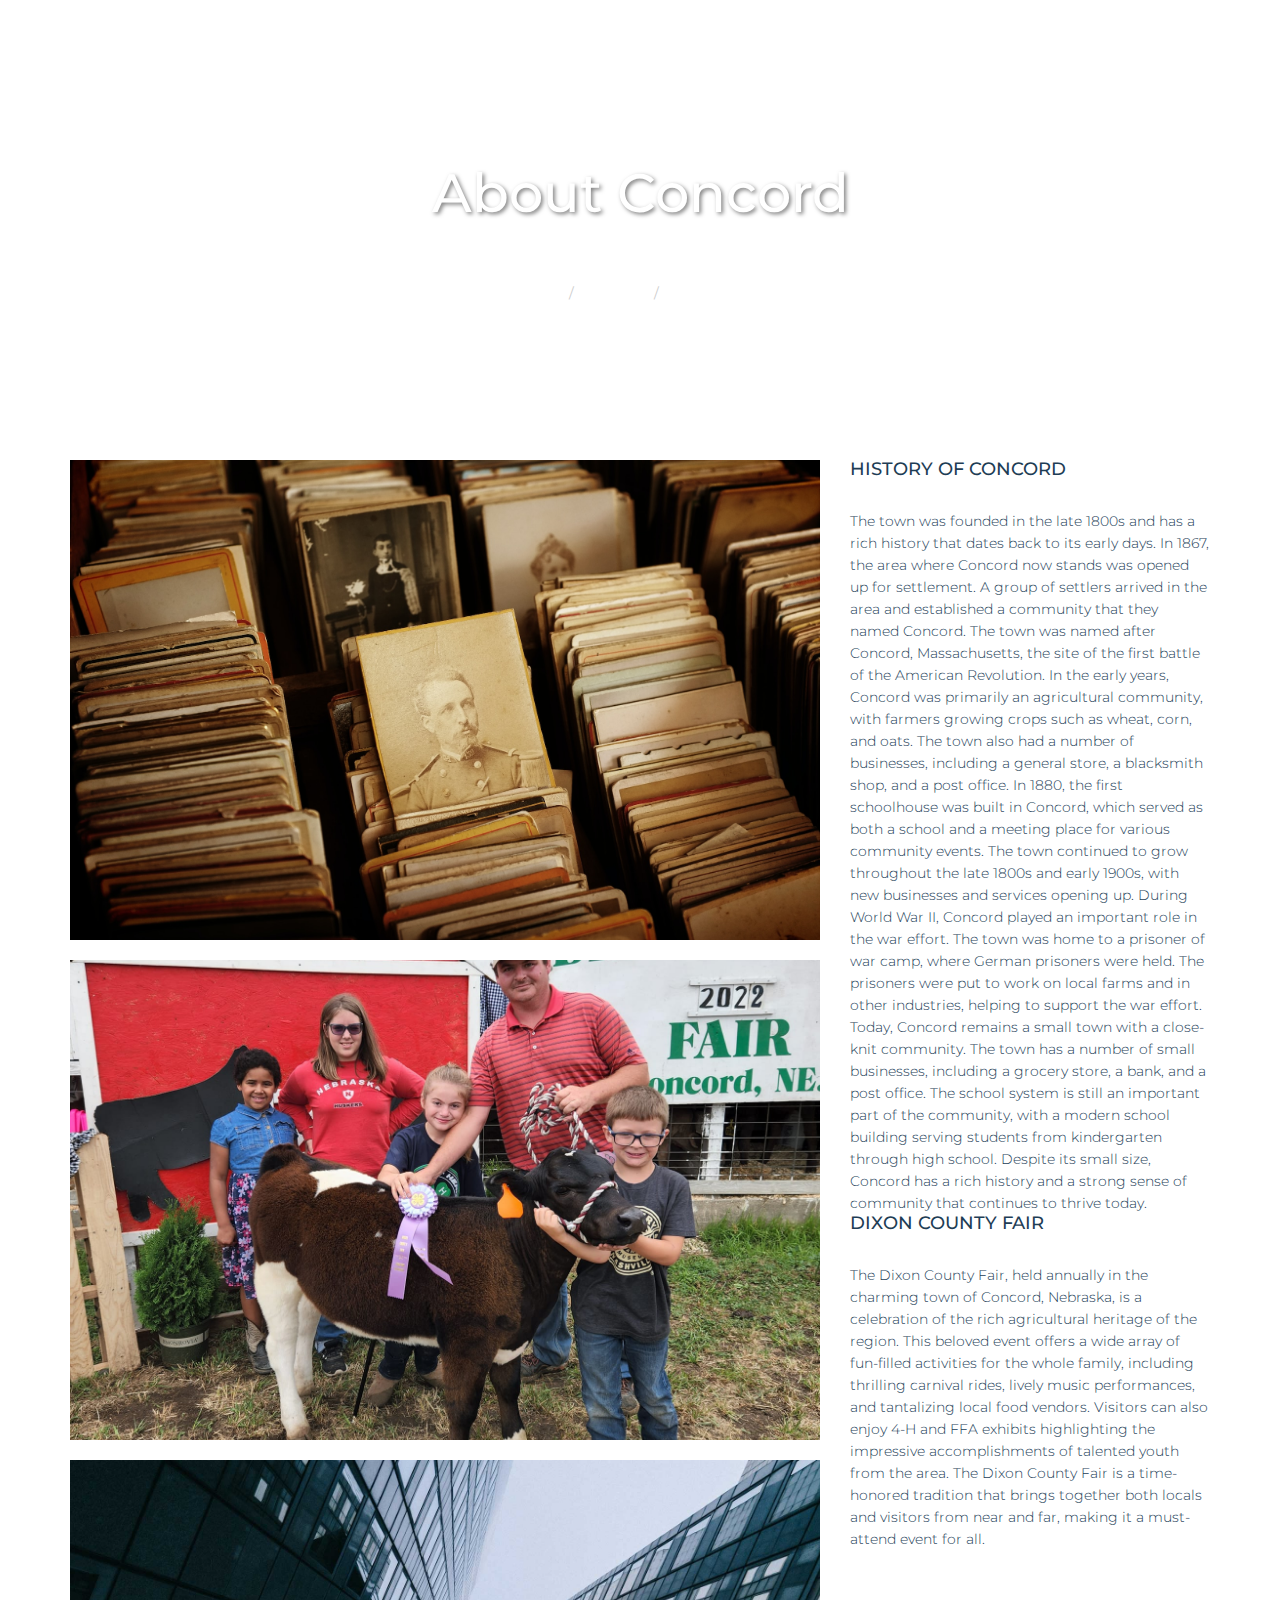
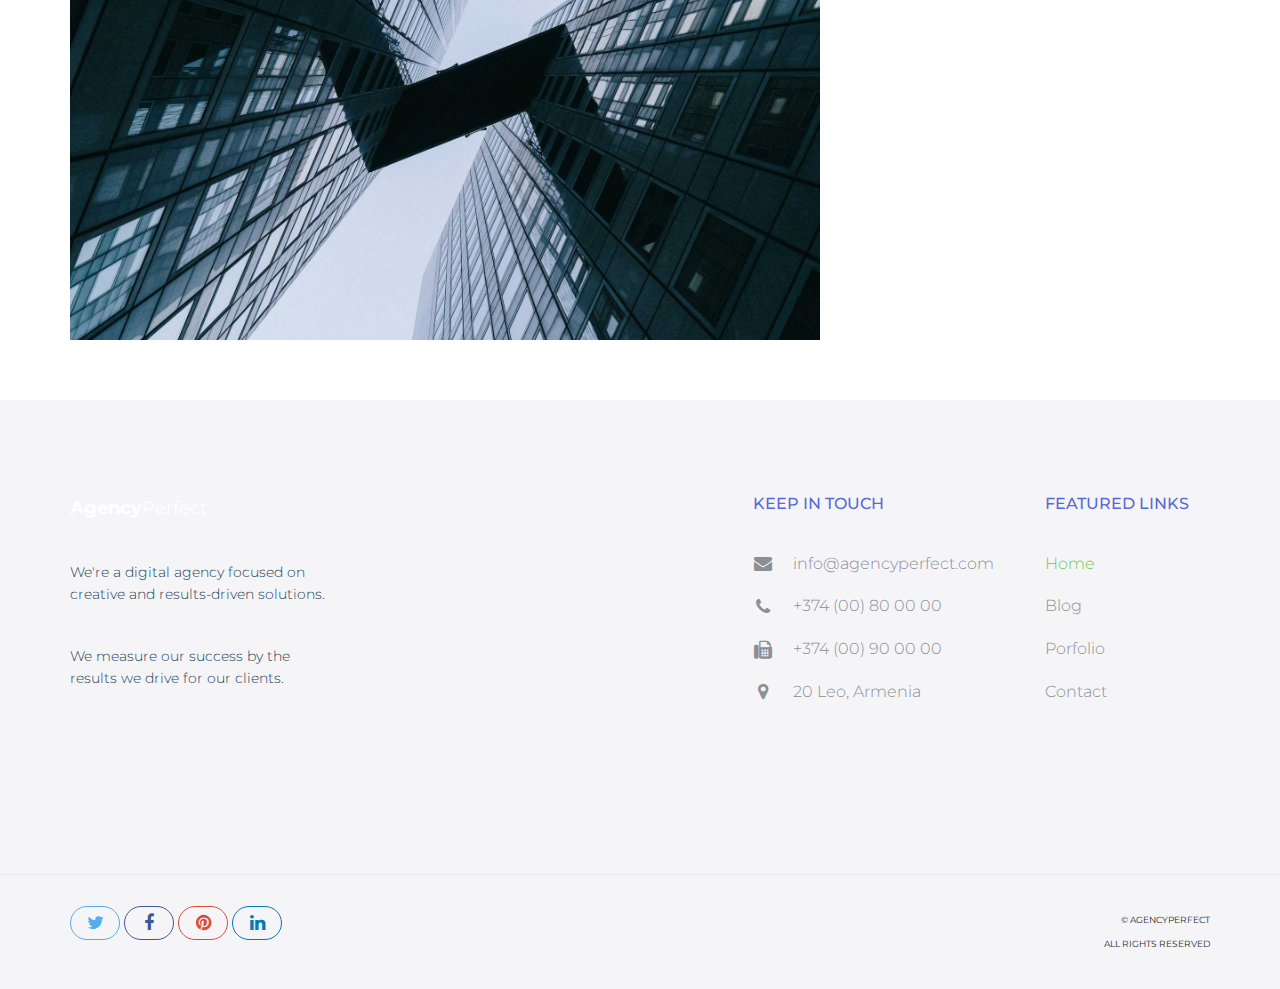
==== commit 95e5ace9: "COntent updated, Image added" ====
--- a/aboutConcord.html
+++ b/aboutConcord.html
@@ -23,7 +23,7 @@
     <link rel="stylesheet" href="http://cdnjs.cloudflare.com/ajax/libs/font-awesome/4.4.0/css/font-awesome.min.css">
 
     <!-- Favicon -->
-    <link rel="icon" type="image/png"  href="/Images/Concord Logo.jpeg">
+    <link rel="icon" type="image/png" href="/Images/Logo/ConcordLogo.png">
 
     <!-- Stylesheets
     ================================================== -->
@@ -89,10 +89,10 @@
                 <div class="row">
                     <div class="col-md-8">
                         <div class="project-img">
-                            <img src="assets/img/portfolio-1.jpg" class="img-res" alt="">
+                            <img src="/Images/history.jpg" class="img-res" alt="">
                         </div><!-- /.project-img -->
                         <div class="project-img">
-                            <img src="assets/img/portfolio-2.jpg" class="img-res" alt="">
+                            <img src="/Images/Porfolio/Fairphoto.jpeg" class="img-res" alt="">
                         </div><!-- /.project-img -->
                         <div class="project-img">
                             <img src="assets/img/portfolio-3.jpg" class="img-res" alt="">
@@ -101,68 +101,48 @@
                     </div>
                     <aside class="col-md-4">
                         <div class="project-info">
-                            <h5>Description</h5>
-
-                            <p class="project-description">Lorem Ipsum is simply dummy text of the printing and typesetting industry. Lorem Ipsum has been the industry's standard dummy text ever since the 1500s, when an unknown printer took a galley of type and scrambled it to make a type specimen. Lorem Ipsum is simply dummy text of the printing and typesetting industry. Lorem Ipsum has been the industry's standard dummy text ever since the 1500s, when an unknown printer took a galley of type and scrambled it to make a type specimen book. It has survived not only five centuries, but also the leap into electronic typesetting, remaining essentially unchanged. It was popularised in the 1960s with the release of Letraset sheets containing Lorem Ipsum passages, and more recently with desktop publishing software like Aldus PageMaker including versions of Lorem Ipsum.</p>
-
-                            <div class="project-date-category">
-                                <p><span>Date:</span> March 1, 2017</p>
-                                <p><span>Category:</span> Branding, Graphic design</p>
+                            <h5>History of Concord</h5>
+                            <p class="project-description">
+                               
+                            The town was founded in the late 1800s and has a rich history that dates back to its early days.
+                            In 1867, the area where Concord now stands was opened up for settlement. A group of settlers arrived in the area and
+                            established a community that they named Concord. The town was named after Concord, Massachusetts, the site of the first
+                            battle of the American Revolution.
+                            
+                            In the early years, Concord was primarily an agricultural community, with farmers growing crops such as wheat, corn, and
+                            oats. The town also had a number of businesses, including a general store, a blacksmith shop, and a post office.
+                            
+                            In 1880, the first schoolhouse was built in Concord, which served as both a school and a meeting place for various
+                            community events. The town continued to grow throughout the late 1800s and early 1900s, with new businesses and services
+                            opening up.
+                            
+                            During World War II, Concord played an important role in the war effort. The town was home to a prisoner of war camp,
+                            where German prisoners were held. The prisoners were put to work on local farms and in other industries, helping to
+                            support the war effort.
+                            
+                            Today, Concord remains a small town with a close-knit community. The town has a number of small businesses, including a
+                            grocery store, a bank, and a post office. The school system is still an important part of the community, with a modern
+                            school building serving students from kindergarten through high school.
+                            
+                            Despite its small size, Concord has a rich history and a strong sense of community that continues to thrive today.</p>
                             </div><!-- /.project-cat -->
 
-                            <a href="#" class="btn btn-gray">Visit Site</a>
-
-                            <div class="social-links">
-                                <a class="twitter-bg" href="#"><i class="fa fa-twitter"></i></a>
-                                <a class="facebook-bg" href="#"><i class="fa fa-facebook"></i></a>
-                                <a class="pinterest" href="#"><i class="fa fa-pinterest"></i></a>
-                                <a class="linkedin-bg" href="#"><i class="fa fa-linkedin"></i></a>
-                            </div><!-- /.social-links -->
-                            
+                        <div class="project-info">
+                            <h5>Dixon County Fair</h5>
+                            <p class="project-description">
+                            The Dixon County Fair, held annually in the charming town of Concord, Nebraska, is a celebration of the rich
+                            agricultural heritage of the region. This beloved event offers a wide array of fun-filled activities for the whole
+                            family, including thrilling carnival rides, lively music performances, and tantalizing local food vendors. Visitors can
+                            also enjoy 4-H and FFA exhibits highlighting the impressive accomplishments of talented youth from the area. The Dixon
+                            County Fair is a time-honored tradition that brings together both locals and visitors from near and far, making it a
+                            must-attend event for all.</p>
+                        </div><!-- /.project-cat -->
                         </div><!-- /.project-description -->
                     </aside>
                 </div>
             </div>
             
         </section><!-- /.section-project -->
-
-        <section class="site-section subpage-site-section section-related-projects">
-            <div class="container">
-                <div class="text-left">
-                    <h2>Related Projects</h2>
-                </div>
-                <div class="row">
-                    <div class="col-lg-3 col-md-4 col-xs-6">
-                        <div class="portfolio-item">
-                            <img src="assets/img/portfolio-1.jpg" class="img-res" alt="">
-                            <h4 class="portfolio-item-title">Portfolio item</h4>
-                            <a href="aboutConcord.html"><i class="fa fa-arrow-right" aria-hidden="true"></i></a>
-                        </div><!-- /.portfolio-item -->
-                    </div>
-                    <div class="col-lg-3 col-md-4 col-xs-6">
-                        <div class="portfolio-item">
-                            <img src="assets/img/portfolio-2.jpg" class="img-res" alt="">
-                            <h4 class="portfolio-item-title">Portfolio item</h4>
-                            <a href="aboutConcord.html"><i class="fa fa-arrow-right" aria-hidden="true"></i></a>
-                        </div><!-- /.portfolio-item -->
-                    </div>
-                    <div class="col-lg-3 col-md-4 col-xs-6">
-                        <div class="portfolio-item">
-                            <img src="assets/img/portfolio-3.jpg" class="img-res" alt="">
-                            <h4 class="portfolio-item-title">Portfolio item</h4>
-                            <a href="aboutConcord.html"><i class="fa fa-arrow-right" aria-hidden="true"></i></a>
-                        </div><!-- /.portfolio-item -->
-                    </div>
-                    <div class="col-lg-3 col-md-4 col-xs-6">
-                        <div class="portfolio-item">
-                            <img src="assets/img/portfolio-4.jpg" class="img-res" alt="">
-                            <h4 class="portfolio-item-title">Portfolio item</h4>
-                            <a href="aboutConcord.html"><i class="fa fa-arrow-right" aria-hidden="true"></i></a>
-                        </div><!-- /.portfolio-item -->
-                    </div>
-                </div>
-            </div>
-        </section><!-- /.section-portfolio -->
 
     </main><!-- /#main -->
 
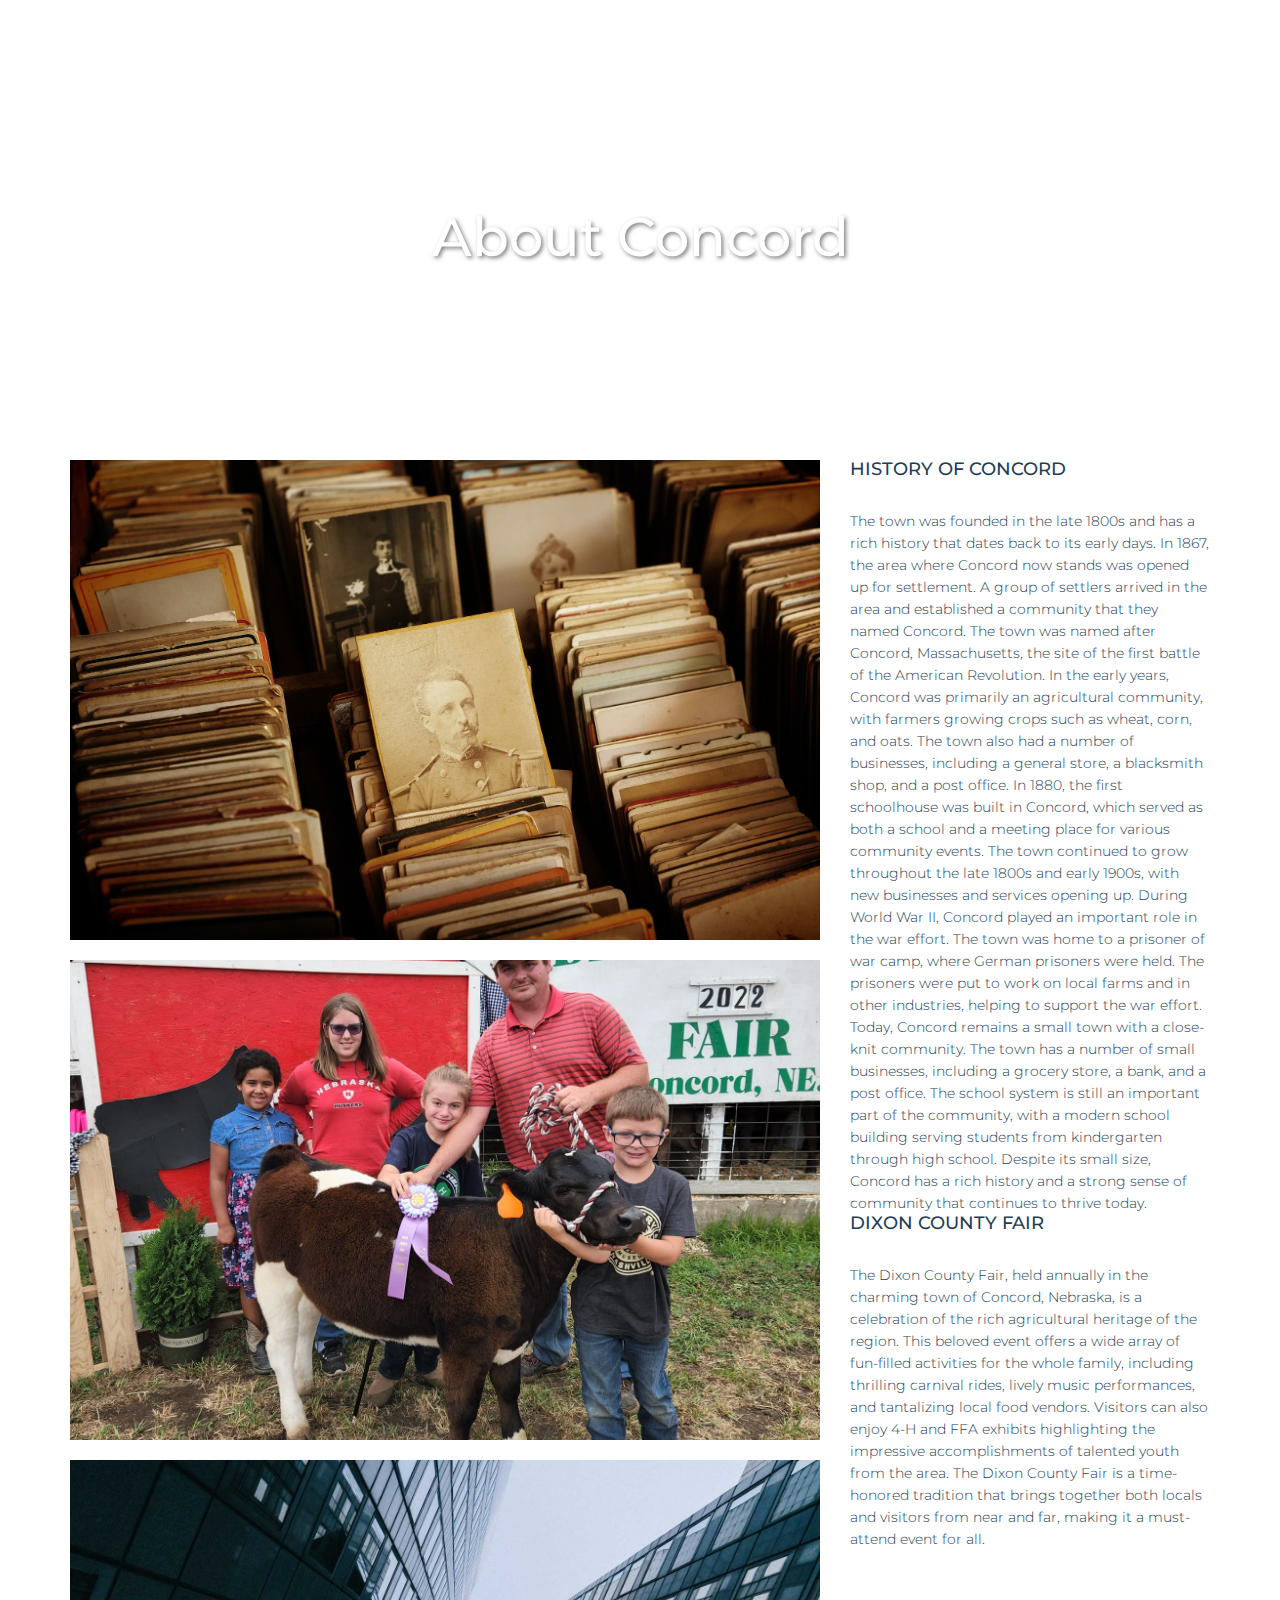
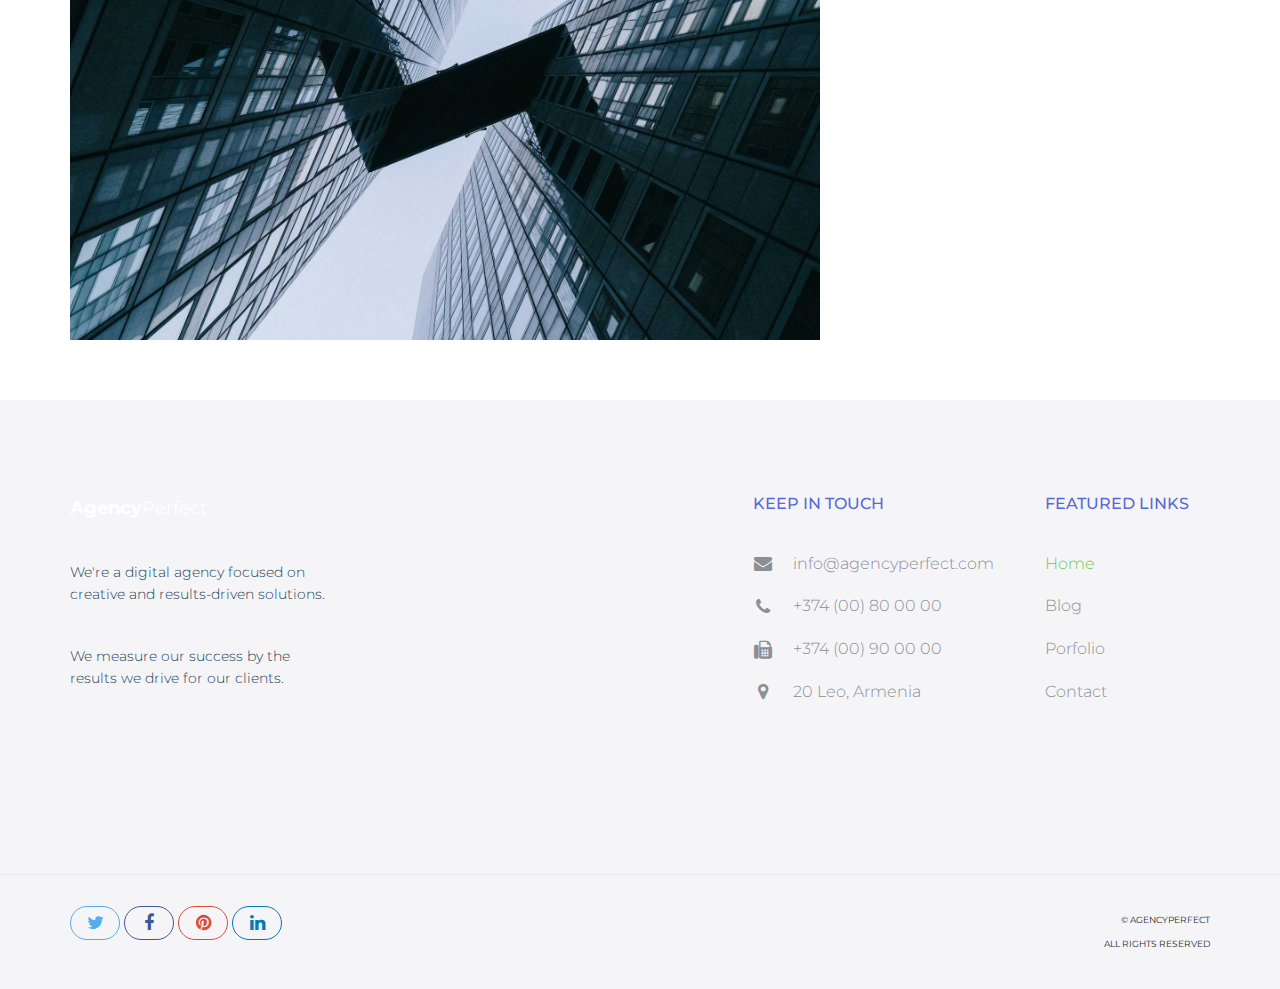
==== commit f785233b: "element removed" ====
--- a/aboutConcord.html
+++ b/aboutConcord.html
@@ -72,11 +72,6 @@
         <div class="hero-content">
             <div class="hero-text"> 
                 <h1>About Concord</h1>
-                <ol class="breadcrumb">
-                  <li class="breadcrumb-item"><a href="index.html">Home</a></li>
-                  <li class="breadcrumb-item"><a href="portfolio.html">Portfolio</a></li>
-                  <li class="breadcrumb-item active">Project name</li>
-                </ol>
             </div><!-- /.hero-text -->
         </div><!-- /.hero-content -->
     </div><!-- /.hero -->
@@ -103,7 +98,6 @@
                         <div class="project-info">
                             <h5>History of Concord</h5>
                             <p class="project-description">
-                               
                             The town was founded in the late 1800s and has a rich history that dates back to its early days.
                             In 1867, the area where Concord now stands was opened up for settlement. A group of settlers arrived in the area and
                             established a community that they named Concord. The town was named after Concord, Massachusetts, the site of the first
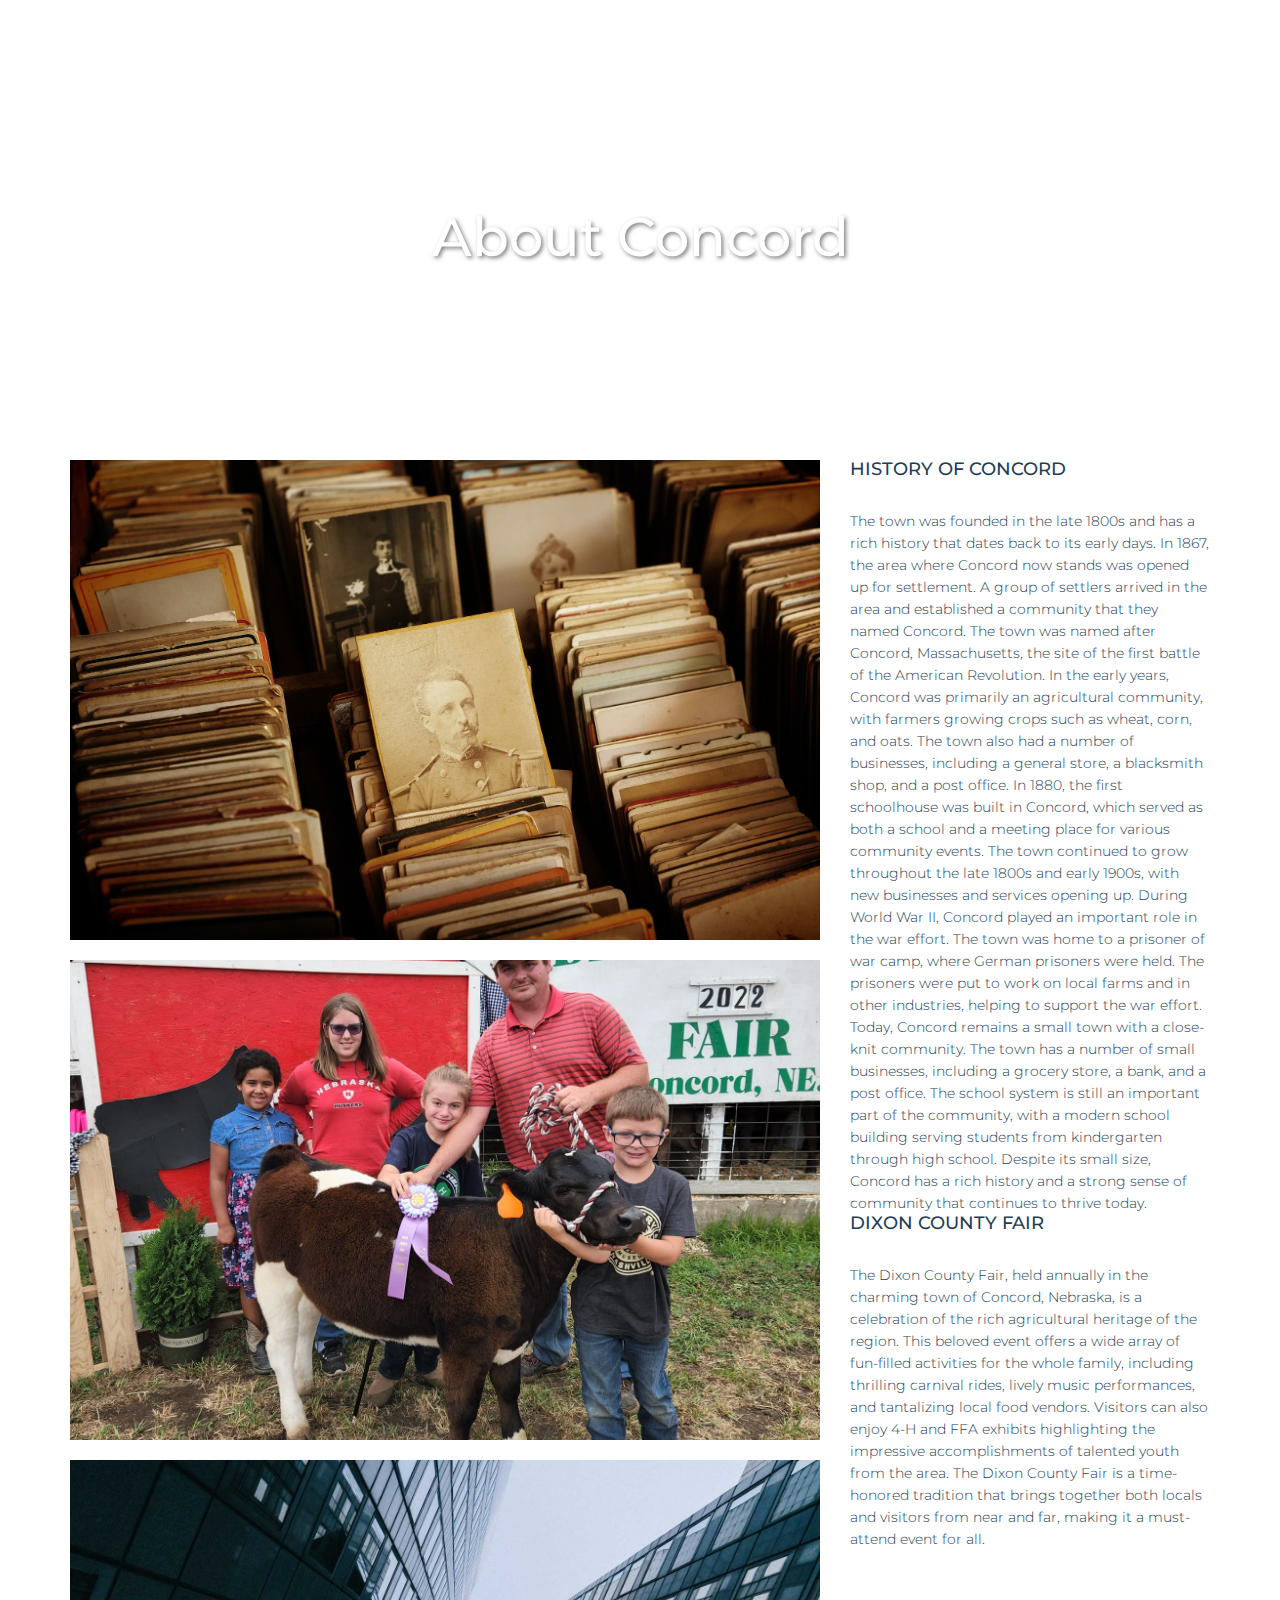
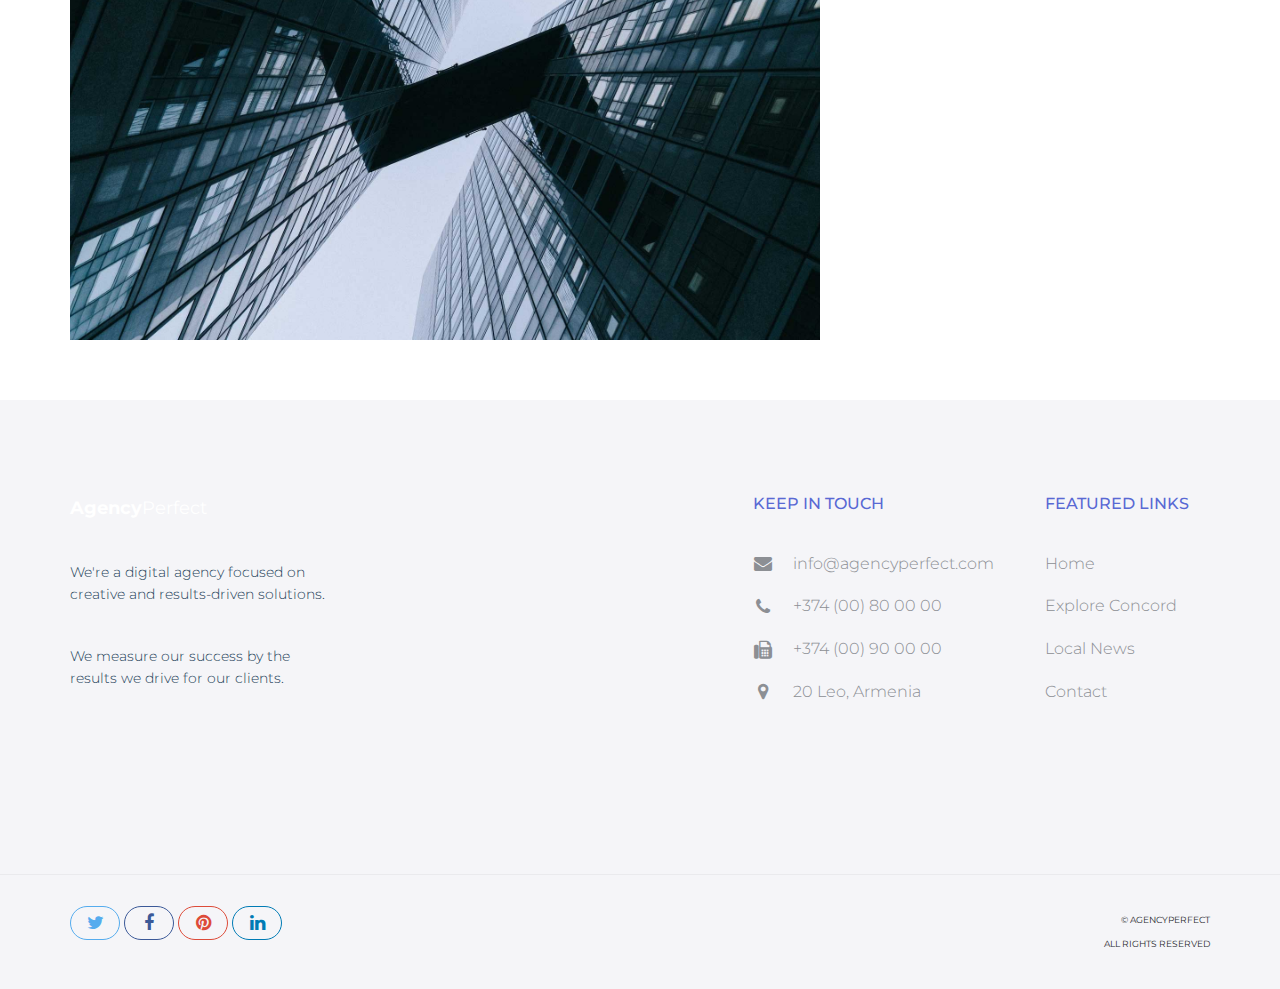
==== commit e558d5c4: "GUI and Navigation improved for "About Concord"" ====
--- a/aboutConcord.html
+++ b/aboutConcord.html
@@ -161,9 +161,9 @@
                 <div class="col-lg-2 col-md-3 col-sm-4 col-xs-6">
                     <h3>Featured links</h3>
                     <ul class="list-unstyled">
-                        <li class="active"><a href="index.html">Home</a></li>
-                        <li><a href="blog.html">Blog</a></li>
-                        <li><a href="portfolio.html">Porfolio</a></li>
+                        <li><a href="index.html">Home</a></li>
+                        <li><a href="Explore.html">Explore Concord</a></li>
+                        <li><a href="news.html">Local News</a></li>
                         <li><a href="contact.html">Contact</a></li>
                     </ul>
                 </div>
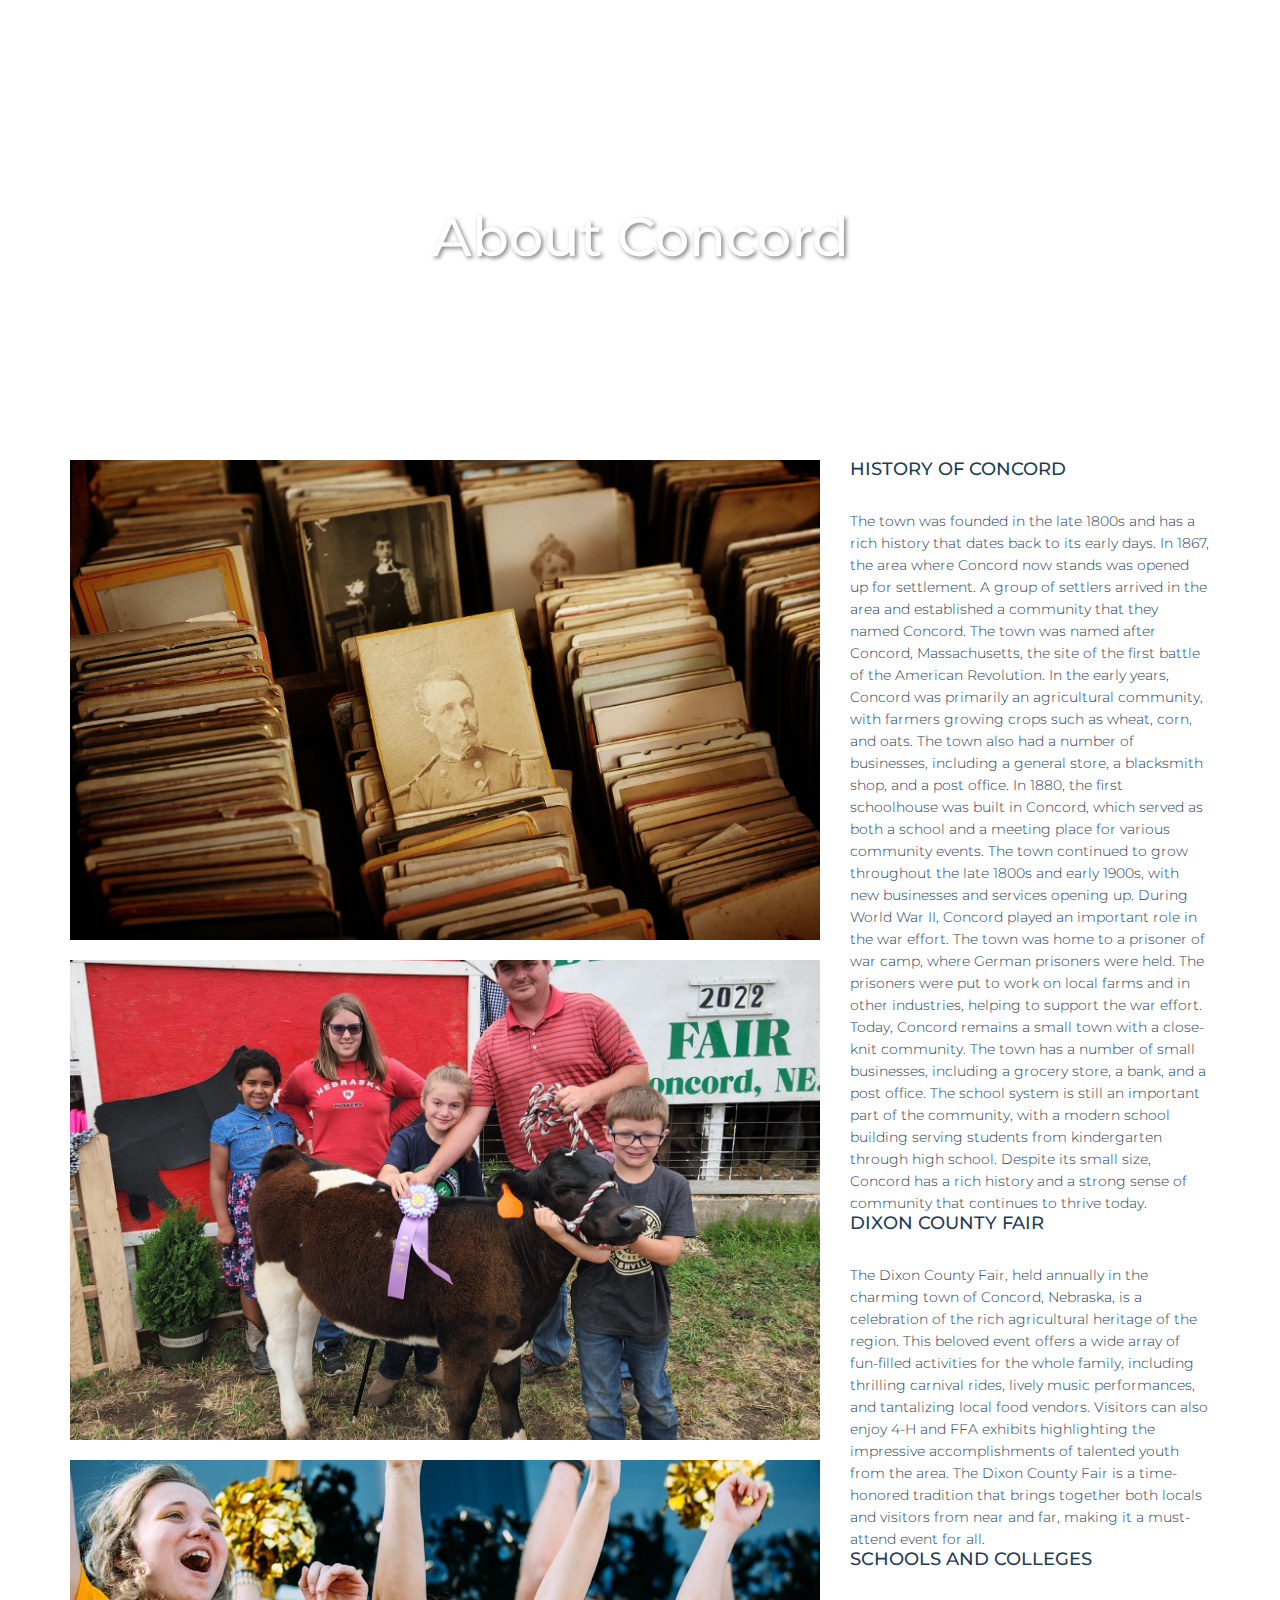
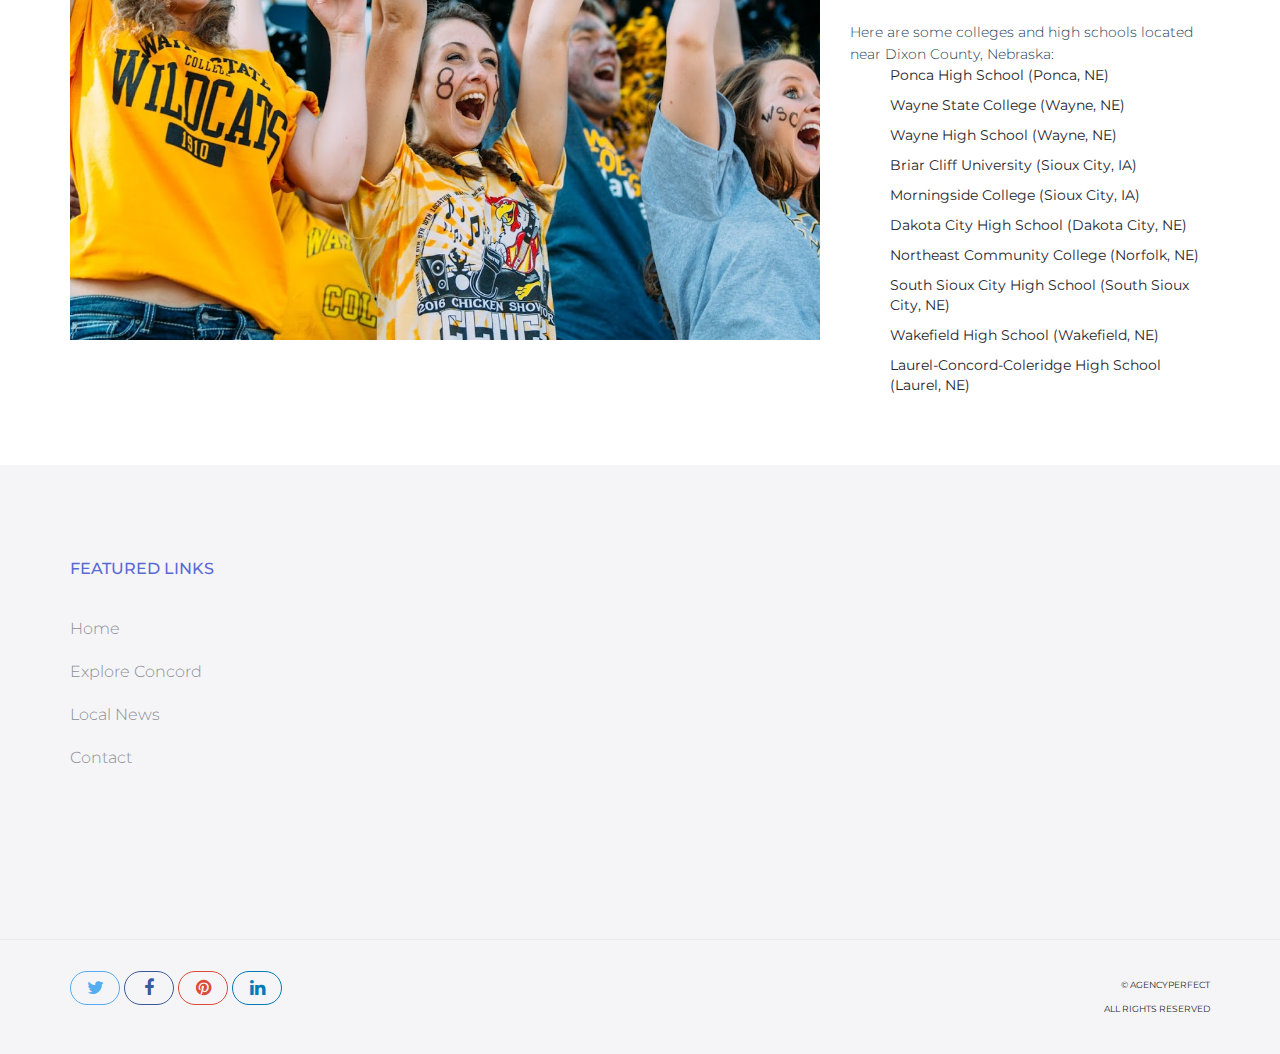
==== commit 673aa231: "ABOUT CONCORD IMPROVED" ====
--- a/aboutConcord.html
+++ b/aboutConcord.html
@@ -90,9 +90,9 @@
                             <img src="/Images/Porfolio/Fairphoto.jpeg" class="img-res" alt="">
                         </div><!-- /.project-img -->
                         <div class="project-img">
-                            <img src="assets/img/portfolio-3.jpg" class="img-res" alt="">
+                            <img src="/Images/WSC.jpeg" class="img-res" alt="">
                         </div><!-- /.project-img -->
-
+                        
                     </div>
                     <aside class="col-md-4">
                         <div class="project-info">
@@ -130,6 +130,28 @@
                             also enjoy 4-H and FFA exhibits highlighting the impressive accomplishments of talented youth from the area. The Dixon
                             County Fair is a time-honored tradition that brings together both locals and visitors from near and far, making it a
                             must-attend event for all.</p>
+
+                        <div class="project-info">
+                            <h5> Schools and Colleges</h5>
+                            <p class="project-description">
+                           <br> Here are some colleges and high schools located near Dixon County, Nebraska: <br>
+
+
+                            <ol>Ponca High School (Ponca, NE)</ol>
+                            <ol> Wayne State College (Wayne, NE) </ol>
+                            <ol>Wayne High School (Wayne, NE)</ol>
+                            <ol>Briar Cliff University (Sioux City, IA)</ol>
+                            <ol>Morningside College (Sioux City, IA)</ol>
+                            <ol>Dakota City High School (Dakota City, NE)</ol>
+                            <ol>Northeast Community College (Norfolk, NE)</ol>
+                            <ol>South Sioux City High School (South Sioux City, NE)</ol>
+                            <ol>Wakefield High School (Wakefield, NE)</ol>
+                            <ol>Laurel-Concord-Coleridge High School (Laurel, NE)</ol>
+
+                            
+                           </p>
+                        </div><!-- /.project-cat -->
+
                         </div><!-- /.project-cat -->
                         </div><!-- /.project-description -->
                     </aside>
@@ -143,20 +165,6 @@
     <footer id="colophon" class="site-footer">
         <div class="container">
             <div class="row">
-                <div class="col-md-3 col-sm-4 col-xs-6">
-                    <a class="site-title"><span>Agency</span>Perfect</a>
-                    <p>We're a digital agency focused on creative and results-driven solutions.</p>
-                    <p>We measure our success by the results we drive for our clients.</p>
-                </div>
-                <div class="col-lg-offset-4 col-md-3 col-sm-4 col-md-offset-2 col-sm-offset-0 col-xs-6 ">
-                    <h3>Keep in touch</h3>
-                    <ul class="list-unstyled contact-links">
-                        <li><i class="fa fa-envelope" aria-hidden="true"></i><a href="mailto:info@agencyperfect.com">info@agencyperfect.com</a></li>
-                        <li><i class="fa fa-phone" aria-hidden="true"></i><a href="tel:+37400800000">+374 (00) 80 00 00 </a></li>
-                        <li><i class="fa fa-fax" aria-hidden="true"></i><a href="+37400900000">+374 (00) 90 00 00</a></li>
-                        <li><i class="fa fa-map-marker" aria-hidden="true"></i><p>20 Leo, Armenia</p></li>
-                    </ul>
-                </div>
                 <div class="clearfix visible-xs"></div>
                 <div class="col-lg-2 col-md-3 col-sm-4 col-xs-6">
                     <h3>Featured links</h3>
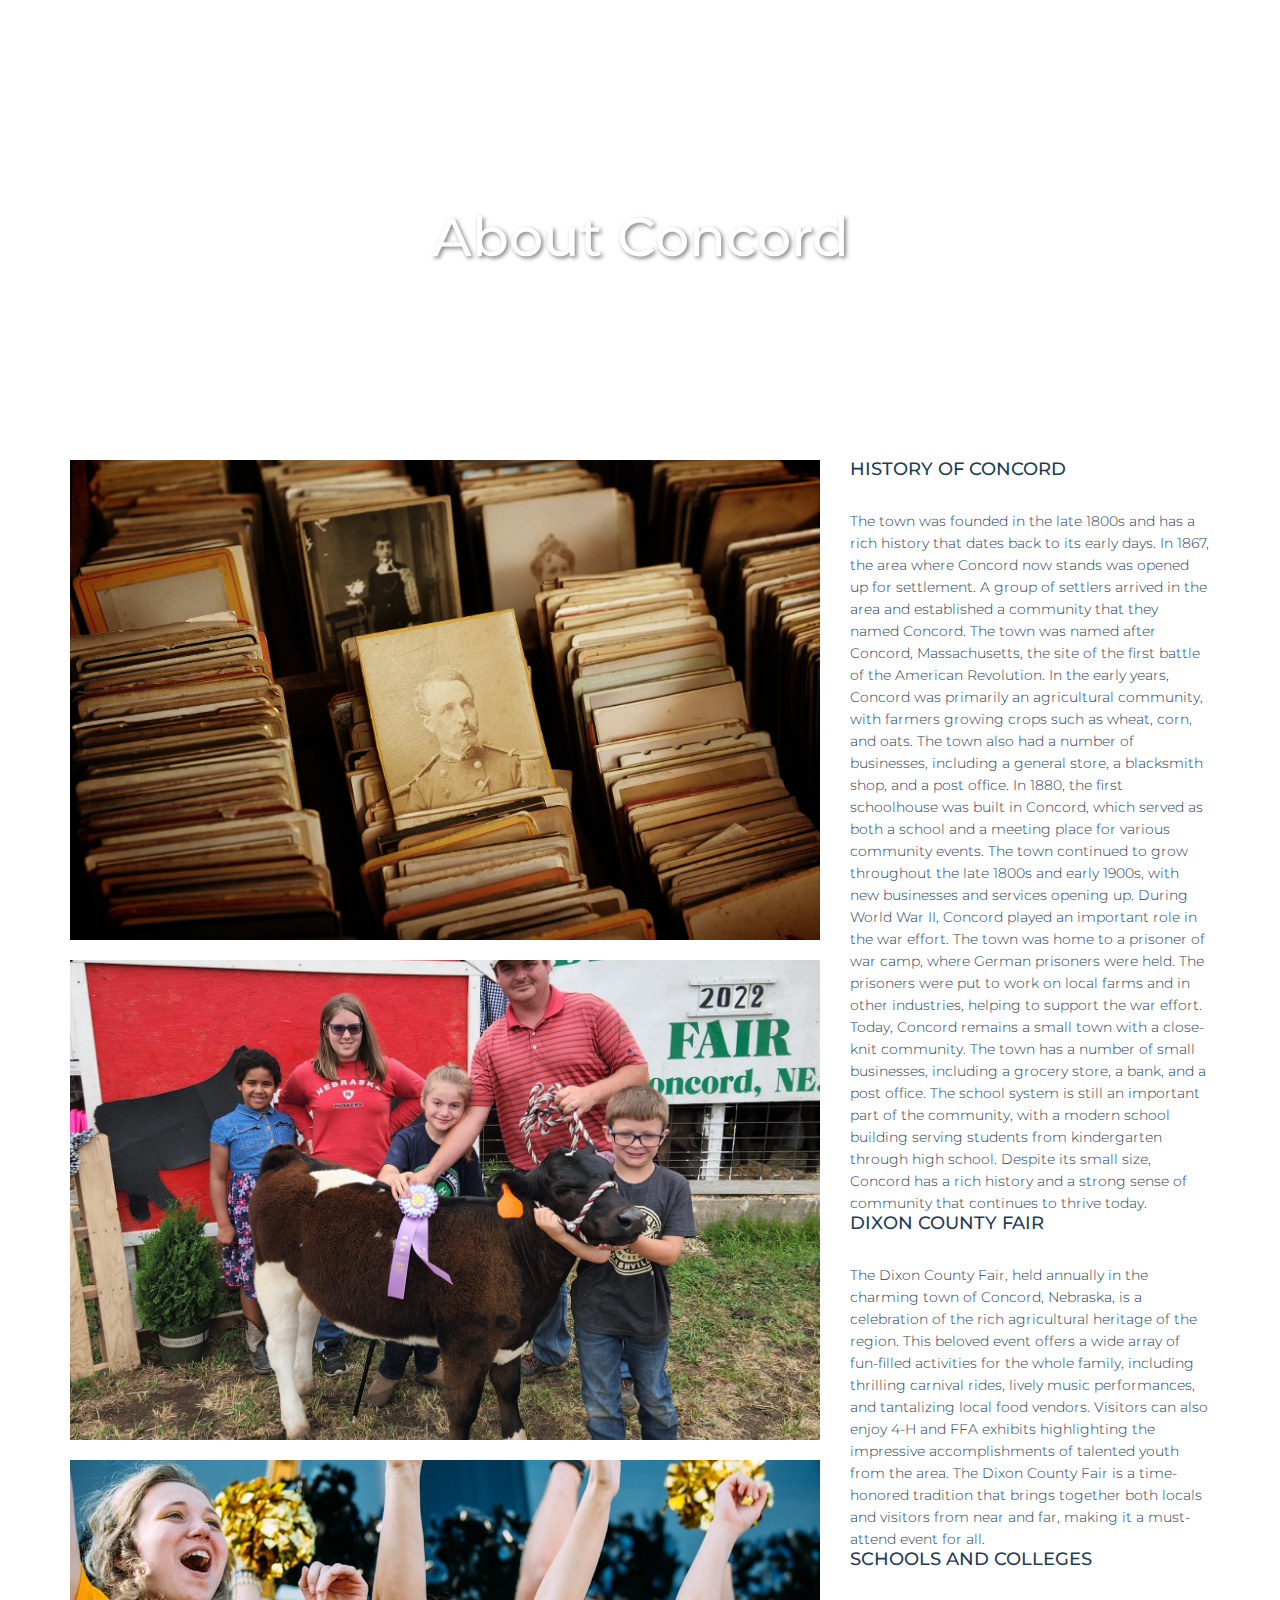
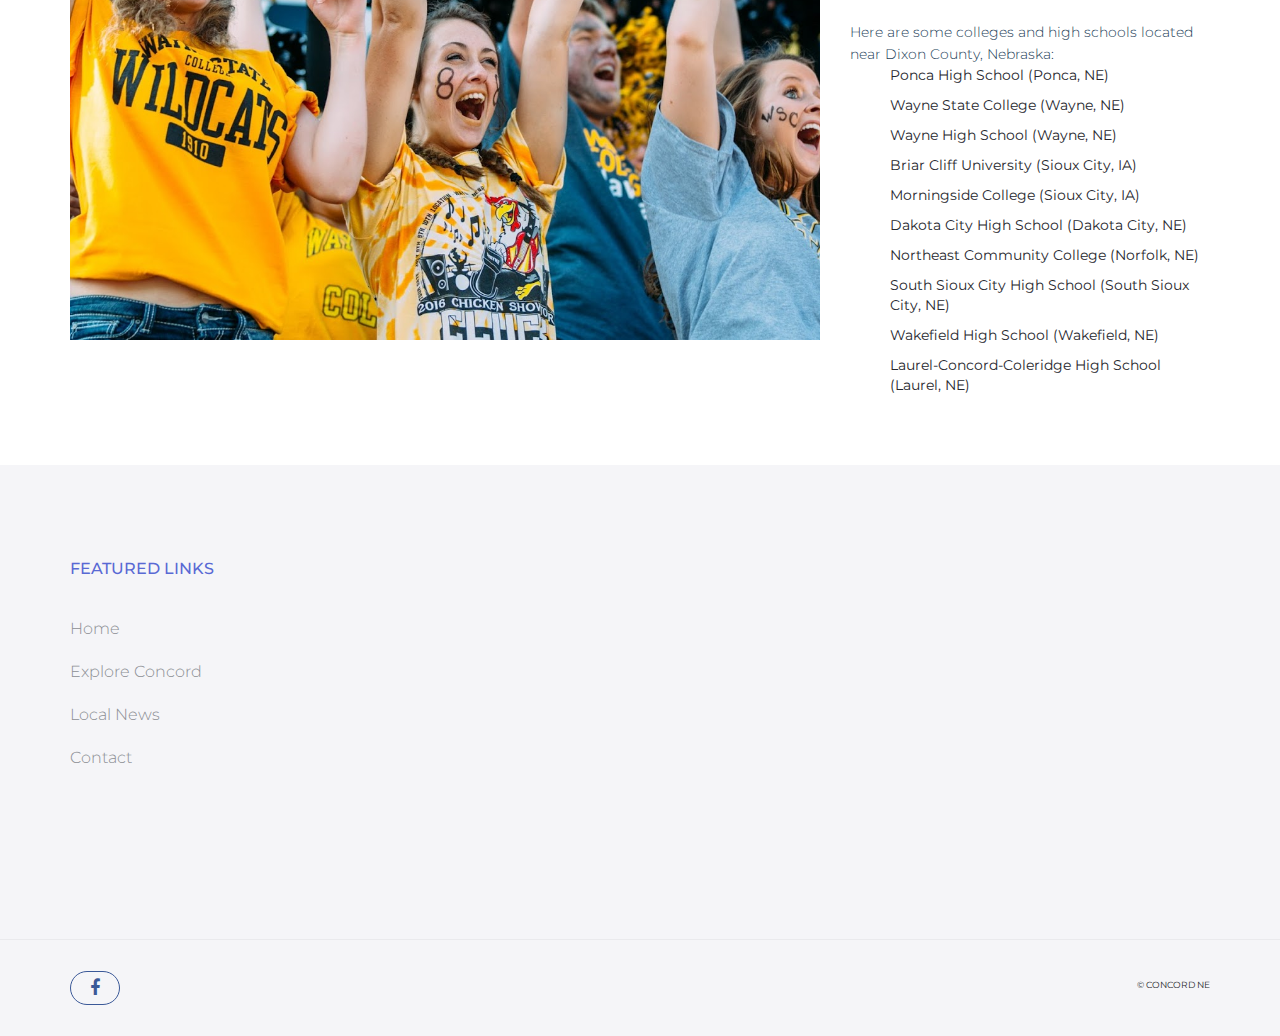
==== commit 6dd40766: "SOCIAL LINKS UPDATED" ====
--- a/aboutConcord.html
+++ b/aboutConcord.html
@@ -92,7 +92,7 @@
                         <div class="project-img">
                             <img src="/Images/WSC.jpeg" class="img-res" alt="">
                         </div><!-- /.project-img -->
-                        
+
                     </div>
                     <aside class="col-md-4">
                         <div class="project-info">
@@ -182,16 +182,13 @@
                 <div class="row">
                     <div class="col-xs-8">
                         <div class="social-links">
-                            <a class="twitter-bg" href="#"><i class="fa fa-twitter"></i></a>
-                            <a class="facebook-bg" href="#"><i class="fa fa-facebook"></i></a>
-                            <a class="pinterest" href="#"><i class="fa fa-pinterest"></i></a>
-                            <a class="linkedin-bg" href="#"><i class="fa fa-linkedin"></i></a>
+                            <a class="facebook-bg" href="https://www.facebook.com/places/Things-to-do-in-Concord-Nebraska/103762392996068/"
+                                target="_blank"><i class="fa fa-facebook"></i></a>
                         </div><!-- /.social-links -->
                     </div>
                     <div class="col-xs-4">
                         <div class="text-right">
-                            <p>&copy; AgencyPerfect</p>
-                            <p>All Rights Reserved</p>
+                            <p>&copy; CONCORD NE</p>
                         </div>
                     </div>
                 </div>
